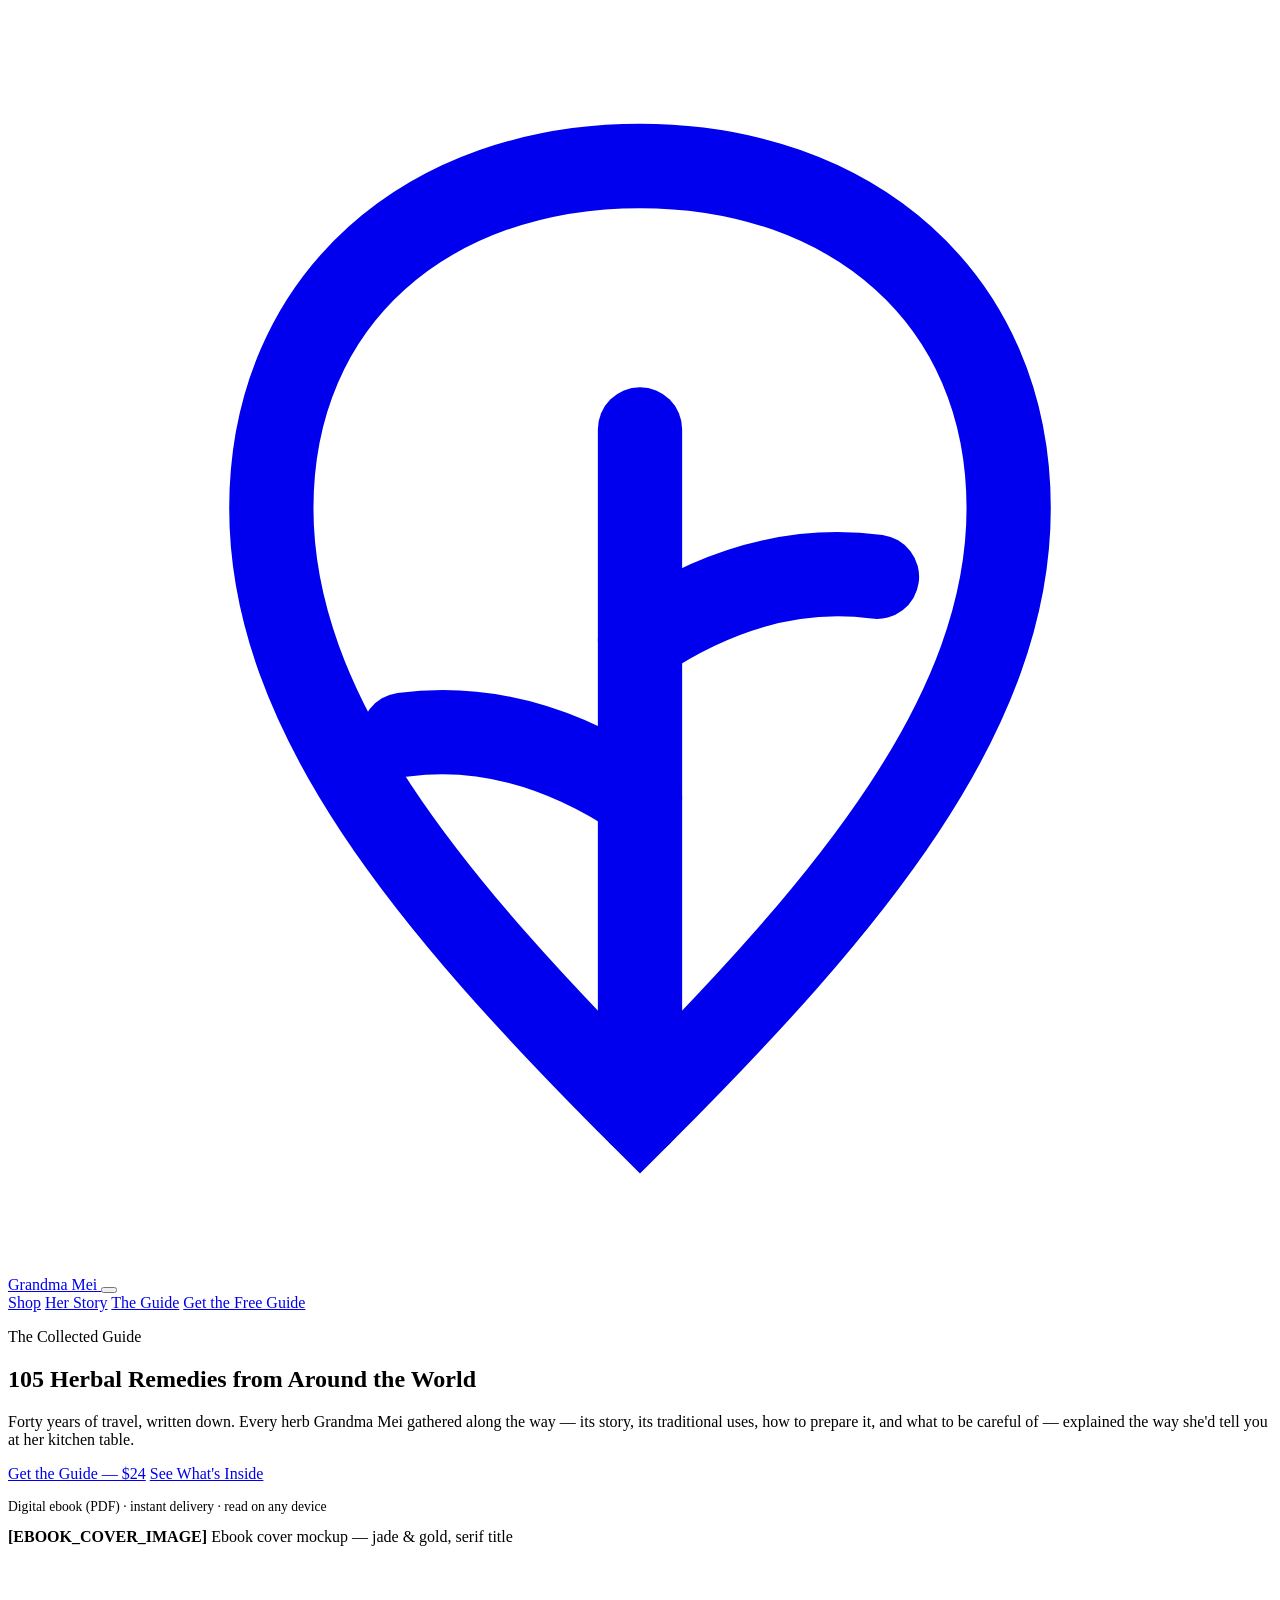
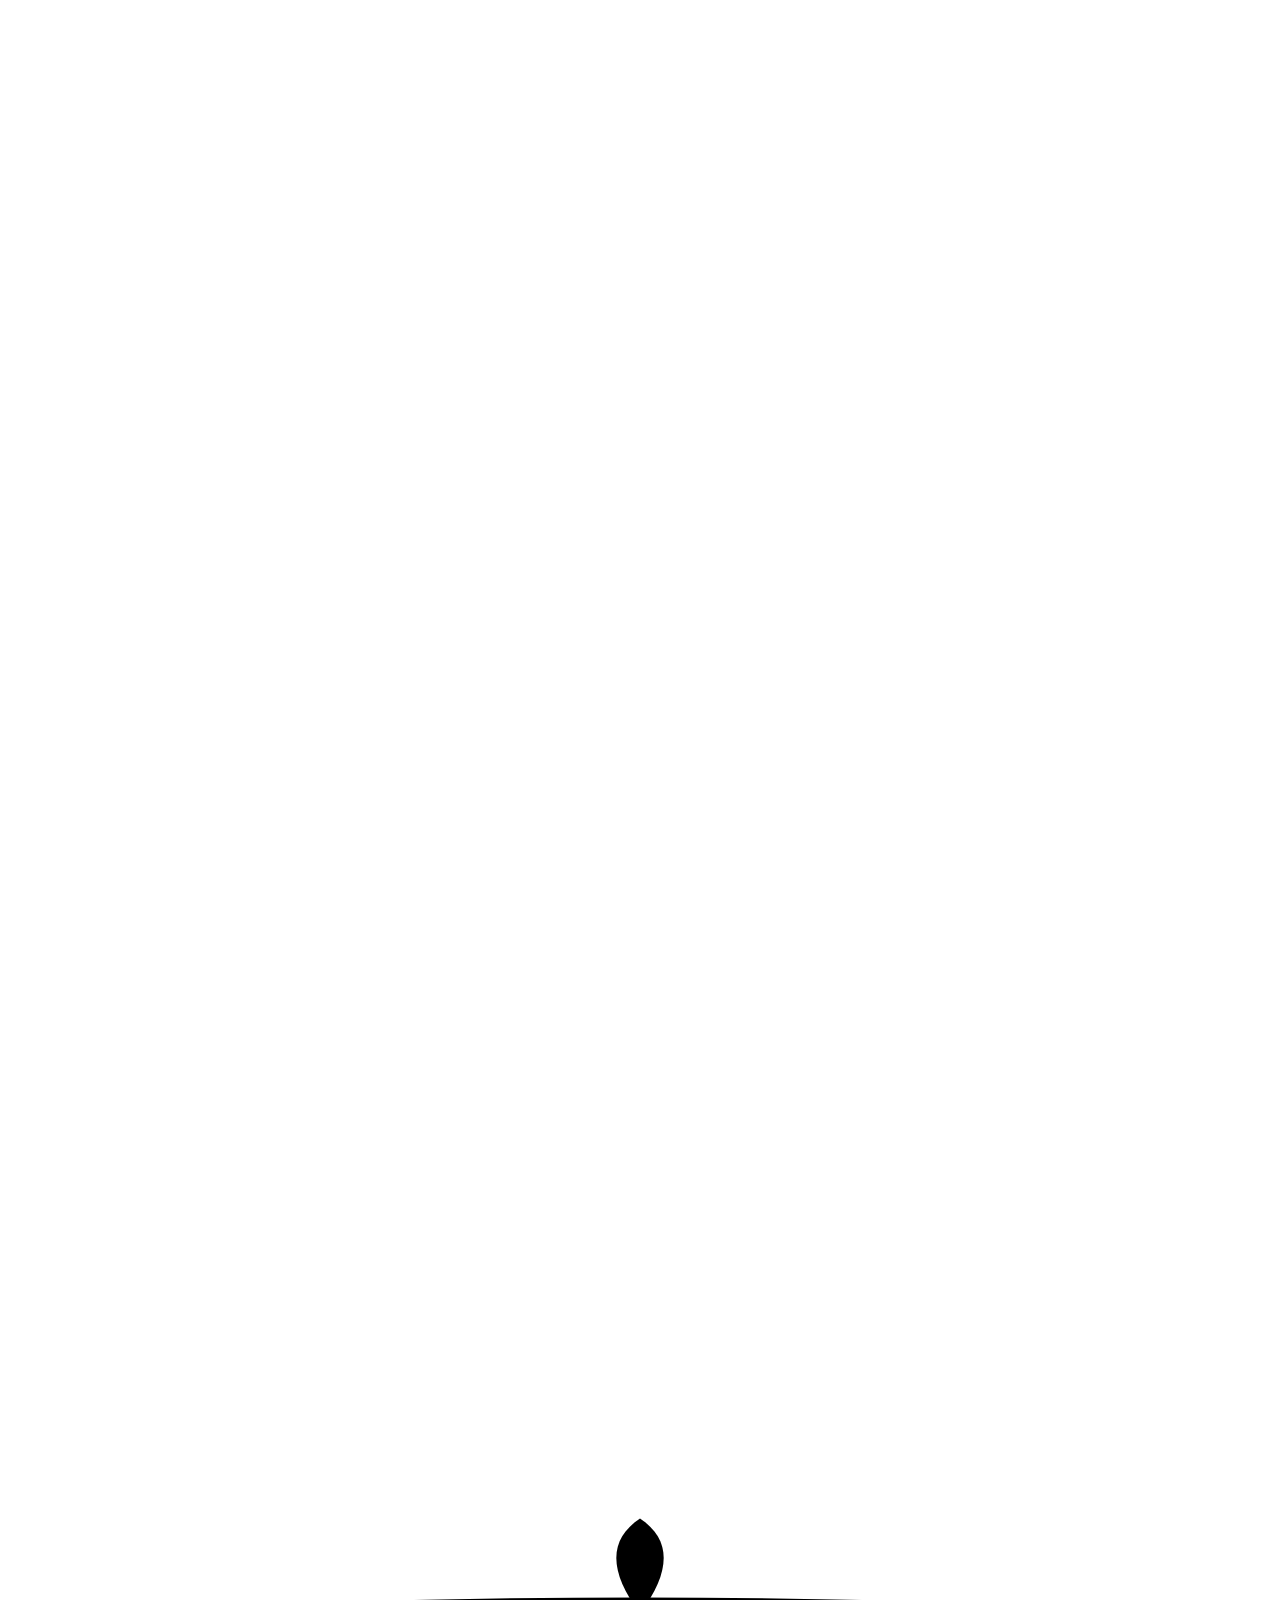
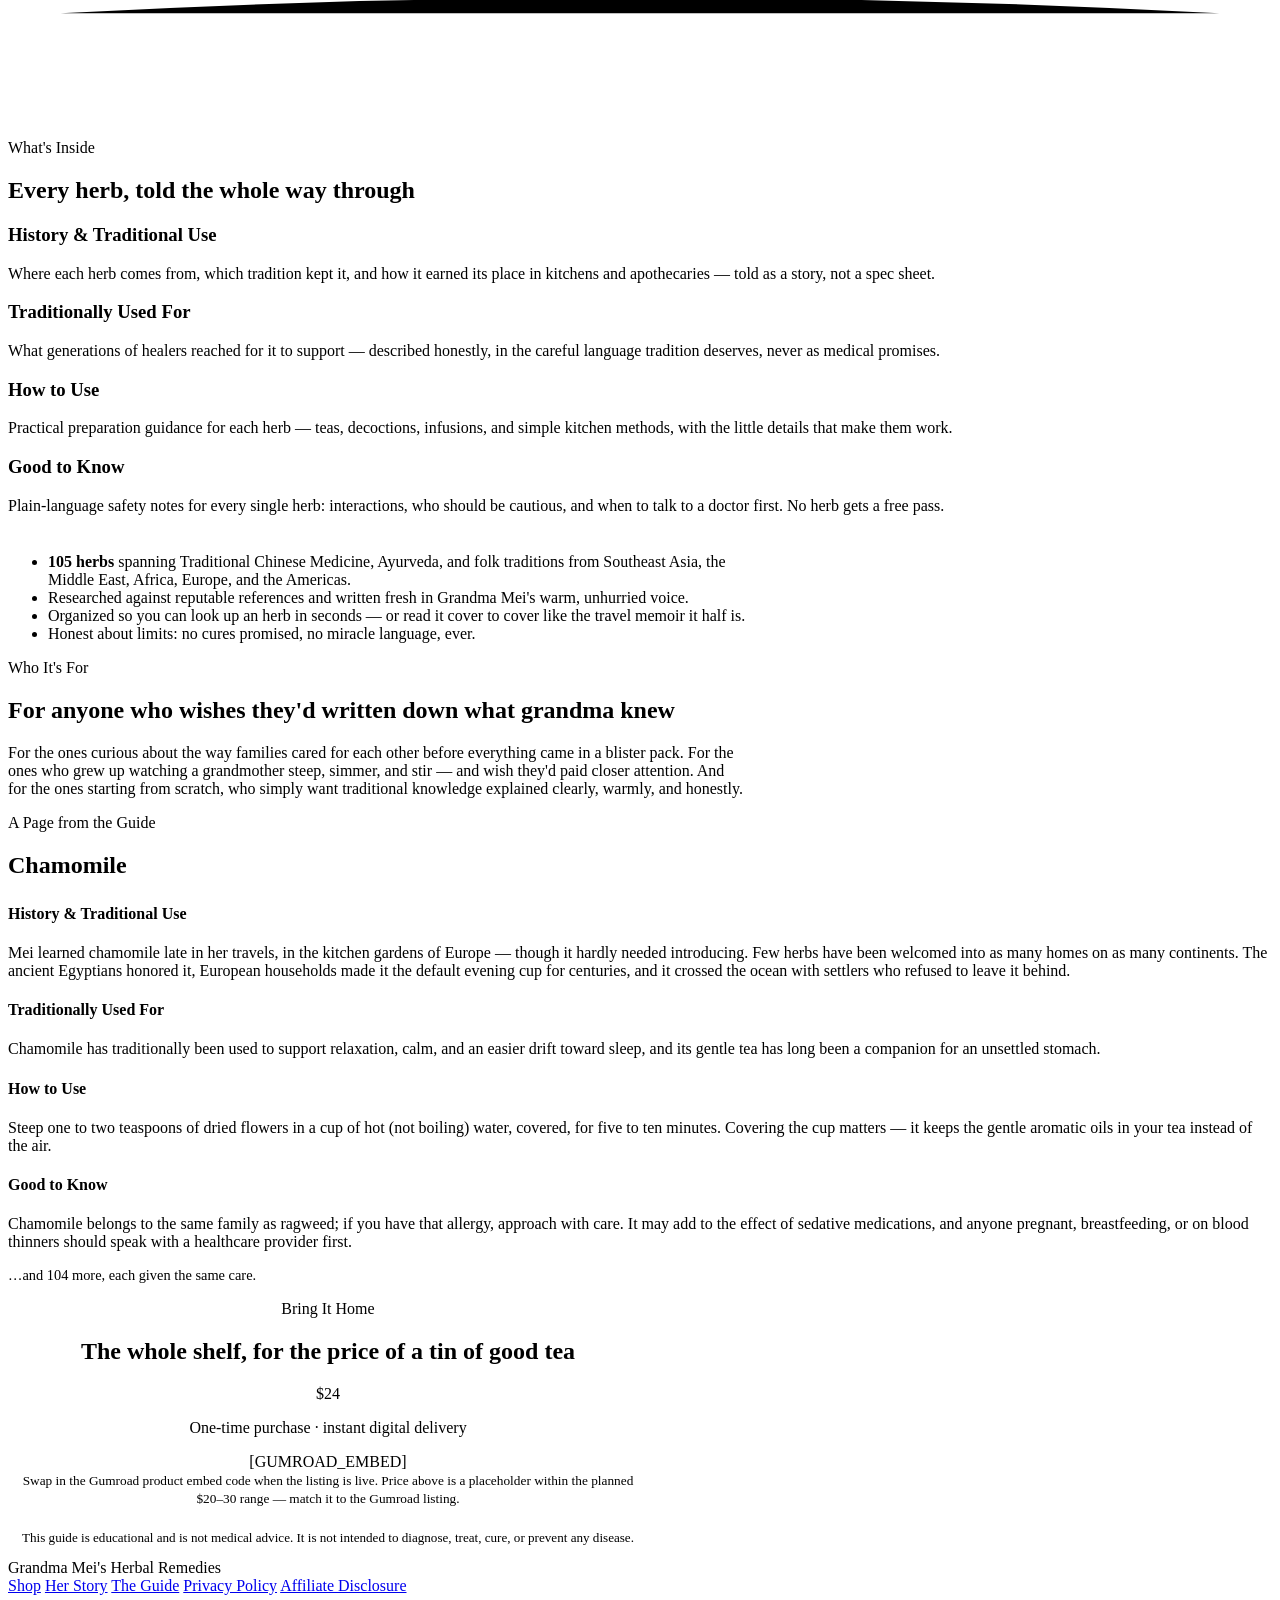
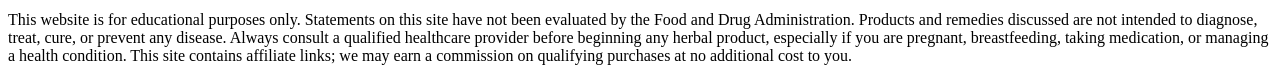
==== ebook.html @ 78cdac7b "Rename EBOOK~1.HTM to ebook.html" ====
<!DOCTYPE html>
<html lang="en">
<head>
  <meta charset="UTF-8">
  <meta name="viewport" content="width=device-width, initial-scale=1.0">
  <title>The Guide — 105 Herbal Remedies from Around the World | Grandma Mei</title>
  <meta name="description" content="Grandma Mei's complete collected guide: 105 herbs from traditions across the world, each with its history, traditional uses, preparation guidance, and honest safety notes.">
  <link rel="preconnect" href="https://fonts.googleapis.com">
  <link rel="preconnect" href="https://fonts.gstatic.com" crossorigin>
  <link href="https://fonts.googleapis.com/css2?family=Playfair+Display:wght@600;700&family=Inter:wght@400;500;600&display=swap" rel="stylesheet">
  <link rel="stylesheet" href="css/styles.css">
</head>
<body>

  <header class="site-header">
    <div class="container site-header__inner">
      <a href="index.html" class="brand">
        <svg class="brand__leaf" viewBox="0 0 24 24" fill="none" stroke="currentColor" stroke-width="1.6" stroke-linecap="round" aria-hidden="true">
          <path d="M12 21c-4-4-7-7.6-7-11.5C5 5.5 8 3 12 3s7 2.5 7 6.5C19 13.4 16 17 12 21z"/><path d="M12 21V8"/>
          <path d="M12 12c1.5-1 3-1.4 4.5-1.2M12 15c-1.5-1-3-1.4-4.5-1.2"/>
        </svg>
        Grandma Mei
      </a>
      <button class="nav-toggle" aria-label="Toggle navigation" aria-expanded="false">
        <span></span><span></span><span></span>
      </button>
      <nav class="site-nav" aria-label="Main navigation">
        <a class="link-underline" href="shop.html">Shop</a>
        <a class="link-underline" href="story.html">Her Story</a>
        <a class="link-underline" href="ebook.html" aria-current="page">The Guide</a>
        <a class="btn btn--gold" href="index.html#free-guide">Get the Free Guide</a>
      </nav>
    </div>
  </header>

  <main>
    <!-- ================= Sales hero ================= -->
    <section class="hero">
      <div class="container hero__grid">
        <div>
          <p class="eyebrow reveal">The Collected Guide</p>
          <h1 class="hero__title reveal" style="--reveal-delay: 80ms;">105 Herbal Remedies from Around the World</h1>
          <p class="hero__lede reveal" style="--reveal-delay: 160ms;">Forty years of travel, written down. Every herb Grandma Mei gathered along the way — its story, its traditional uses, how to prepare it, and what to be careful of — explained the way she'd tell you at her kitchen table.</p>
          <div class="hero__ctas reveal" style="--reveal-delay: 240ms;">
            <a class="btn btn--primary" href="#buy">Get the Guide — $24</a>
            <a class="btn btn--outline" href="#inside">See What's Inside</a>
          </div>
          <p class="muted reveal" style="--reveal-delay: 300ms; font-size: 0.85rem; margin-top: 1rem;">Digital ebook (PDF) · instant delivery · read on any device</p>
        </div>
        <div class="reveal" style="--reveal-delay: 200ms;">
          <div class="portrait-frame" style="aspect-ratio: 4 / 5;">
            <!-- Replace with the ebook cover mockup when ready -->
            <div class="portrait-placeholder">
              <strong>[EBOOK_COVER_IMAGE]</strong>
              <span>Ebook cover mockup — jade &amp; gold, serif title</span>
            </div>
          </div>
        </div>
      </div>
    </section>

    <div class="divider reveal" data-draw aria-hidden="true">
      <svg viewBox="0 0 240 40">
        <path d="M10 20 Q 120 14, 230 20"/>
        <path d="M120 20 C 114 12, 114 6, 120 2 C 126 6, 126 12, 120 20"/>
      </svg>
    </div>

    <!-- ================= What's inside ================= -->
    <section id="inside">
      <div class="container">
        <p class="eyebrow reveal">What's Inside</p>
        <h2 class="reveal">Every herb, told the whole way through</h2>
        <div class="card-grid">
          <div class="card reveal">
            <h3>History &amp; Traditional Use</h3>
            <p>Where each herb comes from, which tradition kept it, and how it earned its place in kitchens and apothecaries — told as a story, not a spec sheet.</p>
          </div>
          <div class="card reveal" style="--reveal-delay: 100ms;">
            <h3>Traditionally Used For</h3>
            <p>What generations of healers reached for it to support — described honestly, in the careful language tradition deserves, never as medical promises.</p>
          </div>
          <div class="card reveal" style="--reveal-delay: 200ms;">
            <h3>How to Use</h3>
            <p>Practical preparation guidance for each herb — teas, decoctions, infusions, and simple kitchen methods, with the little details that make them work.</p>
          </div>
          <div class="card reveal" style="--reveal-delay: 300ms;">
            <h3>Good to Know</h3>
            <p>Plain-language safety notes for every single herb: interactions, who should be cautious, and when to talk to a doctor first. No herb gets a free pass.</p>
          </div>
        </div>

        <ul class="checklist" style="margin-top: 2.4rem; max-width: 44em;">
          <li class="reveal"><strong>105 herbs</strong> spanning Traditional Chinese Medicine, Ayurveda, and folk traditions from Southeast Asia, the Middle East, Africa, Europe, and the Americas.</li>
          <li class="reveal">Researched against reputable references and written fresh in Grandma Mei's warm, unhurried voice.</li>
          <li class="reveal">Organized so you can look up an herb in seconds — or read it cover to cover like the travel memoir it half is.</li>
          <li class="reveal">Honest about limits: no cures promised, no miracle language, ever.</li>
        </ul>
      </div>
    </section>

    <!-- ================= Who it's for (jade band) ================= -->
    <section class="band">
      <div class="container" style="max-width: 46em;">
        <p class="eyebrow reveal">Who It's For</p>
        <h2 class="reveal">For anyone who wishes they'd written down what grandma knew</h2>
        <p class="muted reveal" style="--reveal-delay: 100ms; margin-top: 1rem;">For the ones curious about the way families cared for each other before everything came in a blister pack. For the ones who grew up watching a grandmother steep, simmer, and stir — and wish they'd paid closer attention. And for the ones starting from scratch, who simply want traditional knowledge explained clearly, warmly, and honestly.</p>
      </div>
    </section>

    <!-- ================= Excerpt ================= -->
    <section>
      <div class="container container--narrow">
        <p class="eyebrow reveal">A Page from the Guide</p>
        <h2 class="reveal">Chamomile</h2>
        <div class="excerpt reveal" style="--reveal-delay: 120ms; margin-top: 1.6rem;">
          <h4>History &amp; Traditional Use</h4>
          <p>Mei learned chamomile late in her travels, in the kitchen gardens of Europe — though it hardly needed introducing. Few herbs have been welcomed into as many homes on as many continents. The ancient Egyptians honored it, European households made it the default evening cup for centuries, and it crossed the ocean with settlers who refused to leave it behind.</p>
          <h4>Traditionally Used For</h4>
          <p>Chamomile has traditionally been used to support relaxation, calm, and an easier drift toward sleep, and its gentle tea has long been a companion for an unsettled stomach.</p>
          <h4>How to Use</h4>
          <p>Steep one to two teaspoons of dried flowers in a cup of hot (not boiling) water, covered, for five to ten minutes. Covering the cup matters — it keeps the gentle aromatic oils in your tea instead of the air.</p>
          <h4>Good to Know</h4>
          <p>Chamomile belongs to the same family as ragweed; if you have that allergy, approach with care. It may add to the effect of sedative medications, and anyone pregnant, breastfeeding, or on blood thinners should speak with a healthcare provider first.</p>
        </div>
        <p class="muted reveal" style="font-size: 0.9rem; margin-top: 1rem;">…and 104 more, each given the same care.</p>
      </div>
    </section>

    <!-- ================= Buy (Gumroad) ================= -->
    <section id="buy">
      <div class="container" style="text-align:center; max-width: 40em;">
        <p class="eyebrow reveal">Bring It Home</p>
        <h2 class="reveal">The whole shelf, for the price of a tin of good tea</h2>
        <p class="price-tag reveal" style="--reveal-delay: 80ms; margin-top: 0.8rem;">$24</p>
        <p class="muted reveal" style="--reveal-delay: 140ms;">One-time purchase · instant digital delivery</p>
        <!-- Gumroad embedded checkout goes here once the product is live.
             Use Gumroad's overlay or embed widget; it handles payment,
             delivery, and receipts — no custom payment logic on this site. -->
        <div class="embed-placeholder reveal" style="--reveal-delay: 200ms;">
          [GUMROAD_EMBED]<br>
          <small>Swap in the Gumroad product embed code when the listing is live. Price above is a placeholder within the planned $20–30 range — match it to the Gumroad listing.</small>
        </div>
        <p class="muted reveal" style="--reveal-delay: 260ms; font-size: 0.82rem; margin-top: 1.4rem;">This guide is educational and is not medical advice. It is not intended to diagnose, treat, cure, or prevent any disease.</p>
      </div>
    </section>
  </main>

  <footer class="site-footer">
    <div class="container">
      <div class="site-footer__grid">
        <div class="site-footer__brand">Grandma Mei's Herbal Remedies</div>
        <nav class="site-footer__links" aria-label="Footer navigation">
          <a href="shop.html">Shop</a>
          <a href="story.html">Her Story</a>
          <a href="ebook.html">The Guide</a>
          <a href="privacy.html">Privacy Policy</a>
          <a href="privacy.html#affiliate-disclosure">Affiliate Disclosure</a>
        </nav>
      </div>
      <p class="site-footer__disclaimer">This website is for educational purposes only. Statements on this site have not been evaluated by the Food and Drug Administration. Products and remedies discussed are not intended to diagnose, treat, cure, or prevent any disease. Always consult a qualified healthcare provider before beginning any herbal product, especially if you are pregnant, breastfeeding, taking medication, or managing a health condition. This site contains affiliate links; we may earn a commission on qualifying purchases at no additional cost to you.</p>
    </div>
  </footer>

  <script src="js/main.js" defer></script>
</body>
</html>
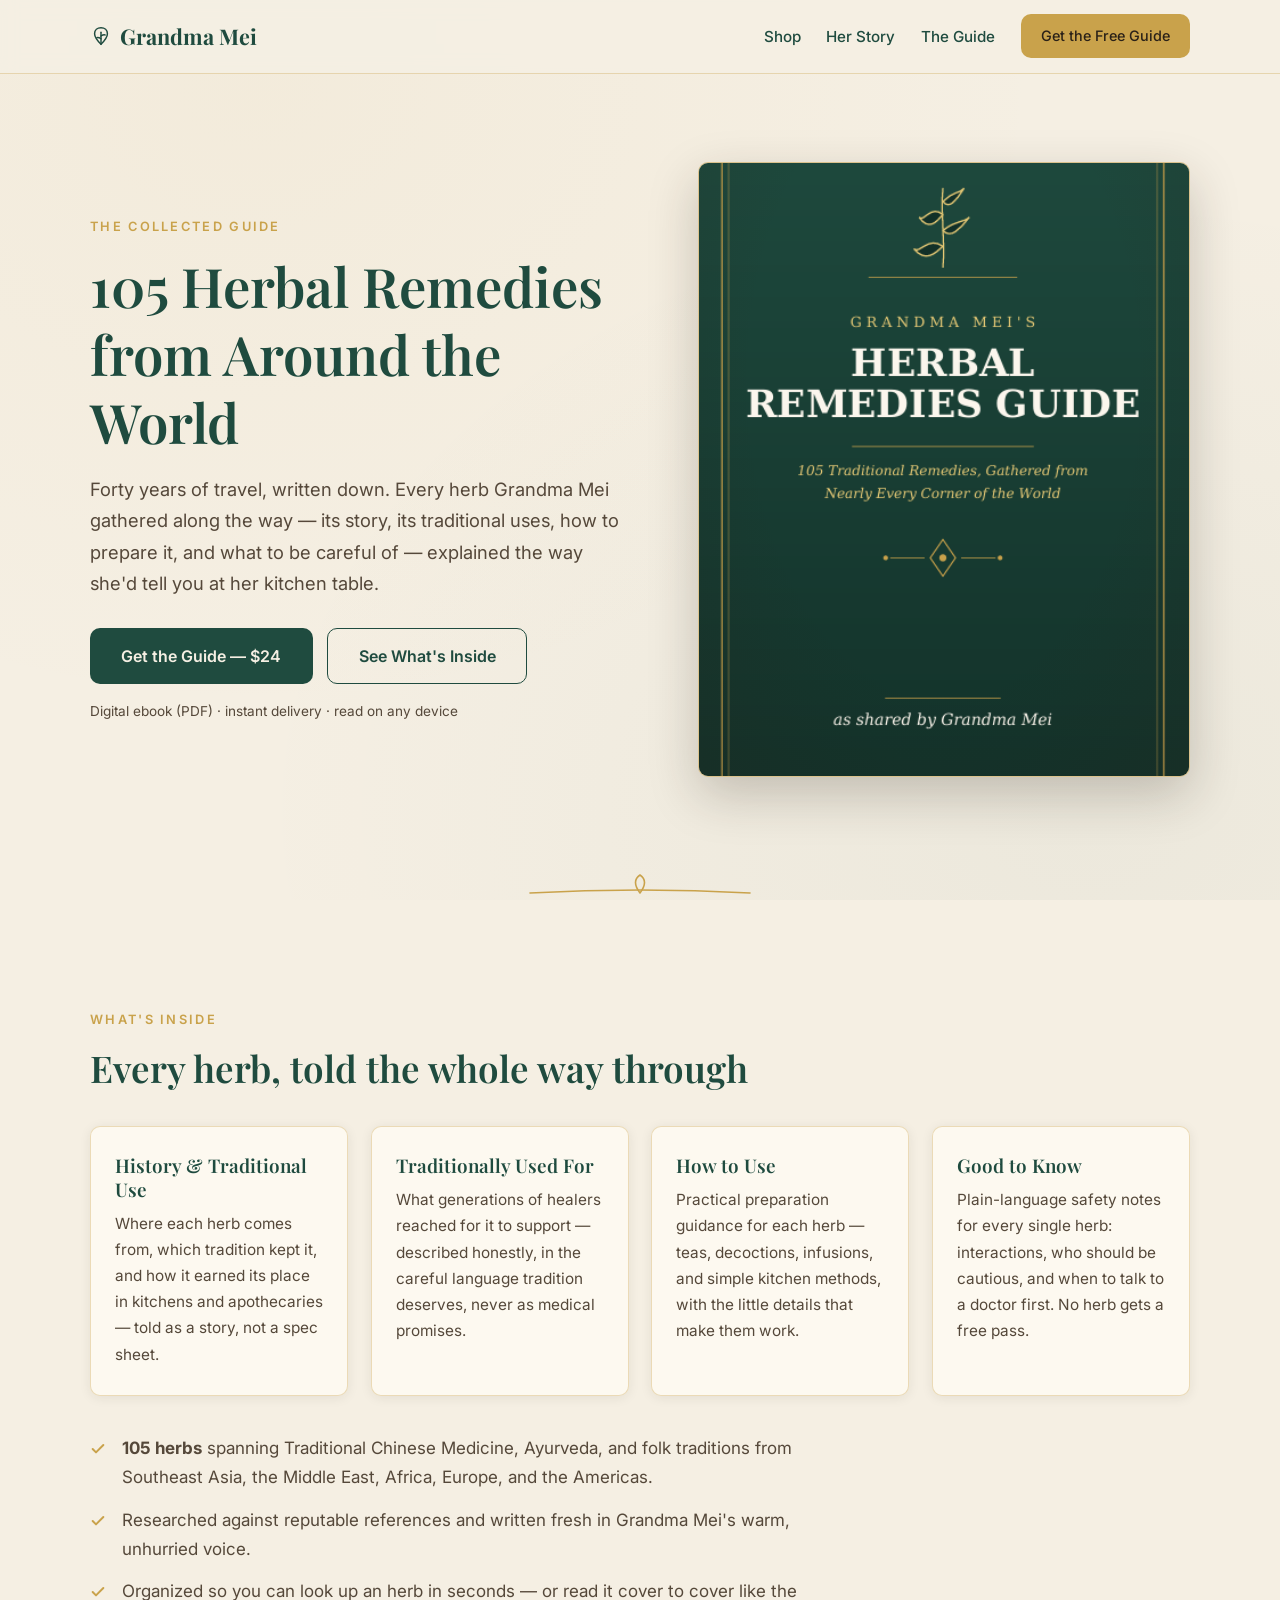
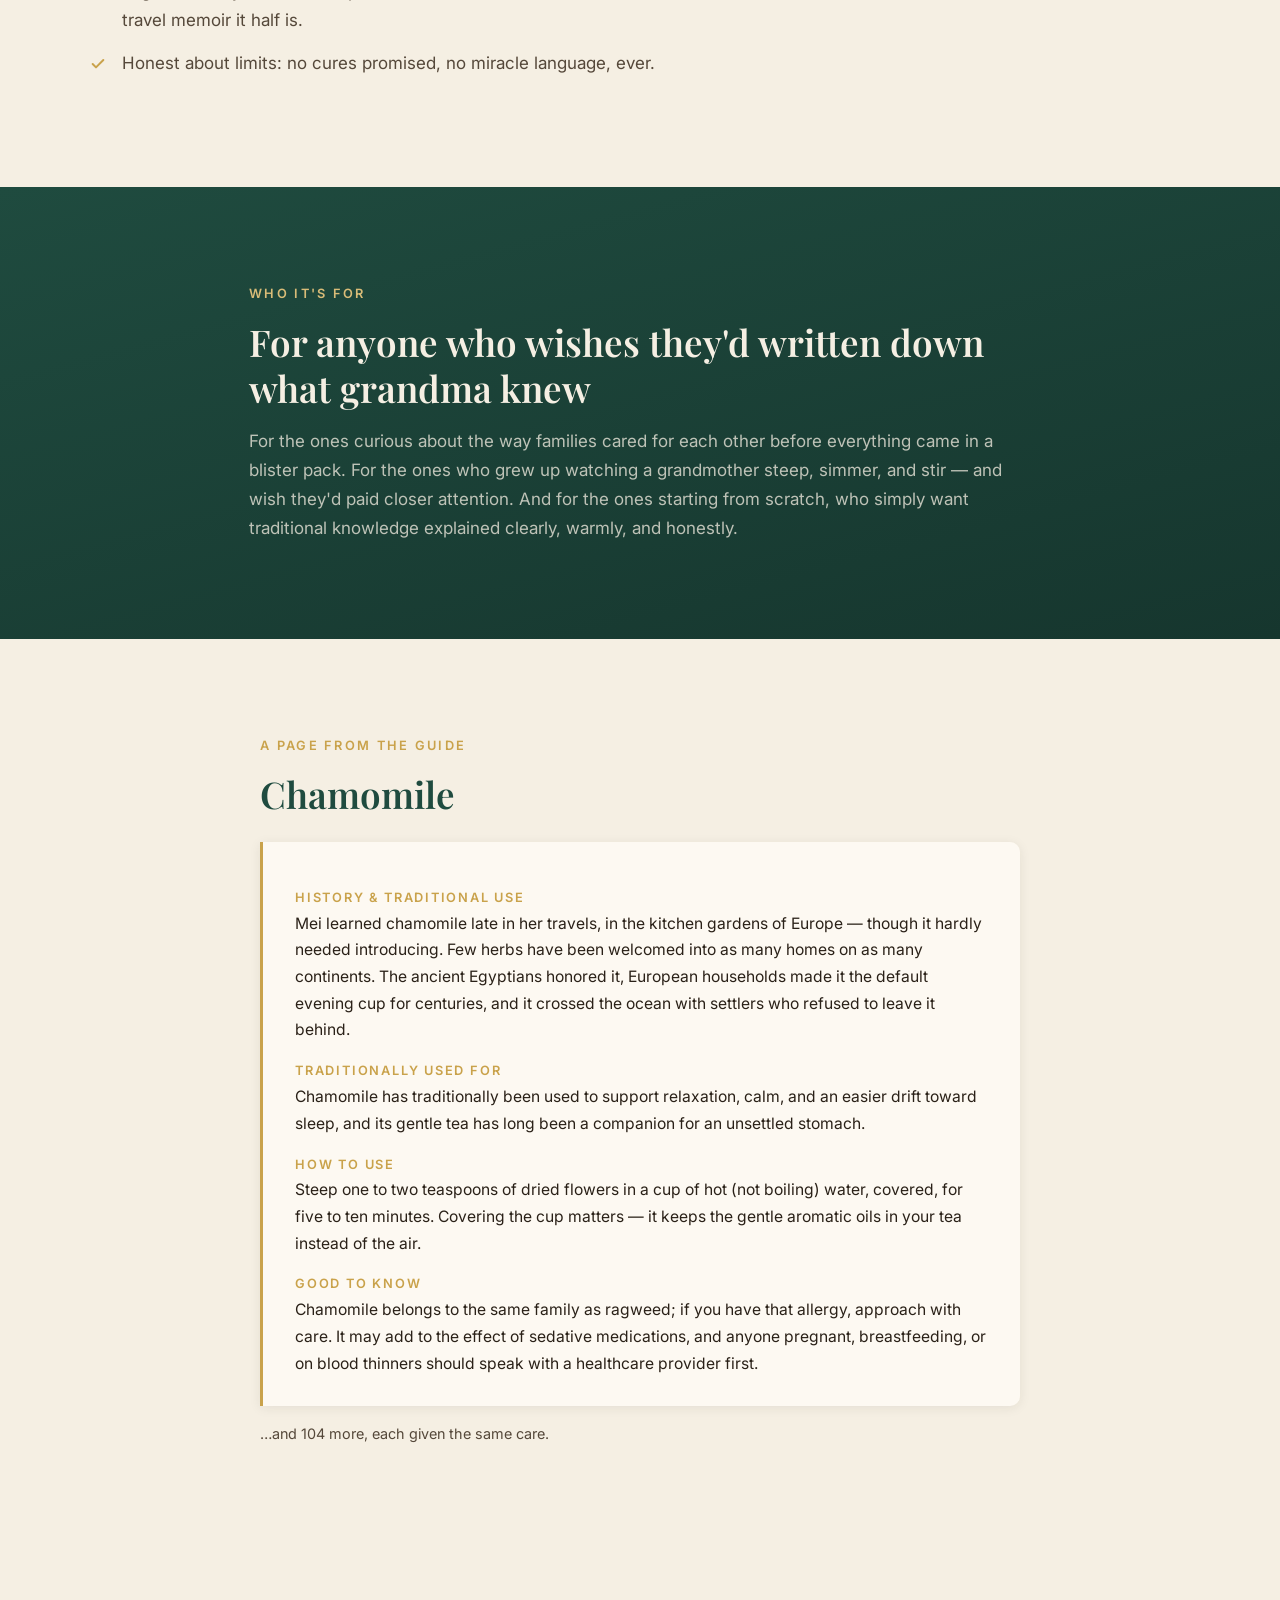
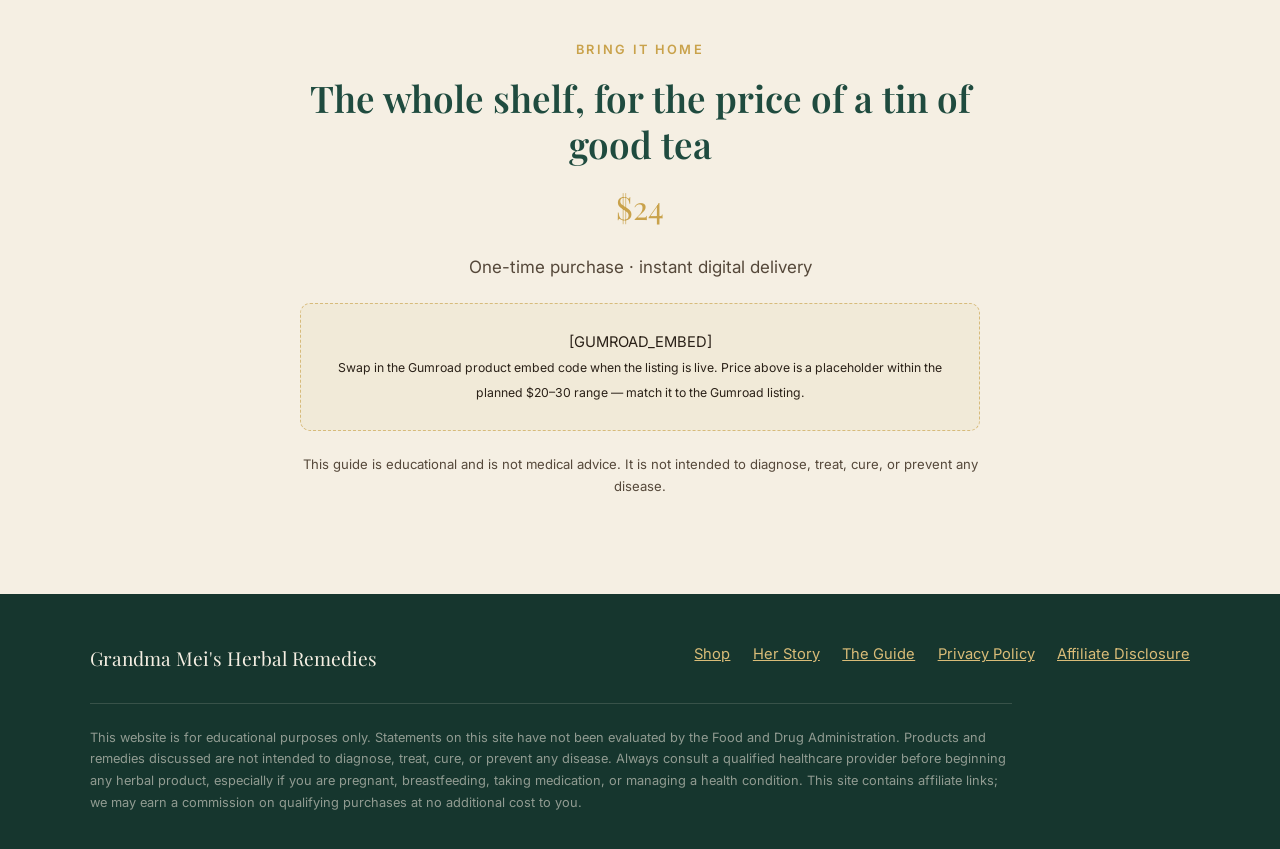
==== commit 9c09575d: "Update ebook cover image in ebook.html Replaced ebook cover mockup with actual image." ====
--- a/ebook.html
+++ b/ebook.html
@@ -48,13 +48,12 @@
           <p class="muted reveal" style="--reveal-delay: 300ms; font-size: 0.85rem; margin-top: 1rem;">Digital ebook (PDF) · instant delivery · read on any device</p>
         </div>
         <div class="reveal" style="--reveal-delay: 200ms;">
-          <div class="portrait-frame" style="aspect-ratio: 4 / 5;">
-            <!-- Replace with the ebook cover mockup when ready -->
-            <div class="portrait-placeholder">
-              <strong>[EBOOK_COVER_IMAGE]</strong>
-              <span>Ebook cover mockup — jade &amp; gold, serif title</span>
-            </div>
-          </div>
+<div class="portrait-frame" style="aspect-ratio: 4 / 5;">
+  <img src="images/105ebook.png"
+       alt="Cover of '105 Herbal Remedies from Around the World' — jade green with gold serif lettering and botanical illustrations."
+       width="600" height="750"
+       style="width:100%; height:100%; object-fit:cover;">
+</div>
         </div>
       </div>
     </section>
--- a/css/styles.css
+++ b/css/styles.css
@@ -0,0 +1,812 @@
+/* ==========================================================================
+   Grandma Mei's Herbal Remedies — Design System
+   Palette: deep jade / antique gold / warm parchment / warm ink / burgundy
+   ========================================================================== */
+
+:root {
+  --jade: #1F4B3F;
+  --jade-dark: #16362E;
+  --jade-light: #2E6353;
+  --gold: #C9A24B;
+  --gold-soft: #D9BC78;
+  --parchment: #F5EFE3;
+  --parchment-deep: #EDE4D1;
+  --ink: #2A2118;
+  --ink-soft: #55483A;
+  --burgundy: #6E2A2A;
+
+  --font-serif: 'Playfair Display', Georgia, 'Times New Roman', serif;
+  --font-sans: 'Inter', -apple-system, BlinkMacSystemFont, 'Segoe UI', sans-serif;
+
+  --shadow-soft: 0 2px 12px rgba(42, 33, 24, 0.08);
+  --shadow-lift: 0 10px 30px rgba(42, 33, 24, 0.14), 0 0 24px rgba(201, 162, 75, 0.18);
+  --radius: 10px;
+  --transition: 320ms cubic-bezier(0.25, 0.6, 0.3, 1);
+}
+
+/* ---------- Reset & base ---------- */
+*, *::before, *::after { box-sizing: border-box; margin: 0; padding: 0; }
+
+html { scroll-behavior: smooth; }
+
+body {
+  font-family: var(--font-sans);
+  font-size: 1.0625rem;
+  line-height: 1.7;
+  color: var(--ink);
+  background-color: var(--parchment);
+  background-image:
+    radial-gradient(ellipse at 20% 10%, rgba(201, 162, 75, 0.05), transparent 55%),
+    radial-gradient(ellipse at 85% 90%, rgba(31, 75, 63, 0.045), transparent 55%);
+  background-attachment: fixed;
+  -webkit-font-smoothing: antialiased;
+}
+
+img { max-width: 100%; display: block; }
+
+h1, h2, h3, h4 {
+  font-family: var(--font-serif);
+  font-weight: 600;
+  line-height: 1.25;
+  color: var(--jade);
+}
+
+h1 { font-size: clamp(2.1rem, 5.5vw, 3.4rem); }
+h2 { font-size: clamp(1.6rem, 4vw, 2.3rem); }
+h3 { font-size: clamp(1.25rem, 3vw, 1.5rem); }
+
+p + p { margin-top: 1.1em; }
+
+a { color: var(--jade); }
+
+/* Slow-drawing gold underline on text links */
+.link-underline {
+  position: relative;
+  text-decoration: none;
+  color: var(--jade);
+}
+.link-underline::after {
+  content: '';
+  position: absolute;
+  left: 0; bottom: -2px;
+  width: 100%; height: 1.5px;
+  background: var(--gold);
+  transform: scaleX(0);
+  transform-origin: left center;
+  transition: transform 450ms cubic-bezier(0.25, 0.6, 0.3, 1);
+}
+.link-underline:hover::after,
+.link-underline:focus-visible::after { transform: scaleX(1); }
+
+.container {
+  width: min(1100px, 92%);
+  margin-inline: auto;
+}
+.container--narrow { width: min(760px, 92%); }
+
+section { padding: clamp(3.5rem, 8vw, 6rem) 0; }
+
+.eyebrow {
+  font-family: var(--font-sans);
+  font-size: 0.8rem;
+  font-weight: 600;
+  letter-spacing: 0.18em;
+  text-transform: uppercase;
+  color: var(--gold);
+  margin-bottom: 0.9rem;
+}
+
+.muted { color: var(--ink-soft); }
+
+/* ---------- Buttons ---------- */
+.btn {
+  display: inline-block;
+  font-family: var(--font-sans);
+  font-weight: 600;
+  font-size: 1rem;
+  padding: 0.85rem 1.9rem;
+  border-radius: var(--radius);
+  border: 1.5px solid transparent;
+  cursor: pointer;
+  text-decoration: none;
+  text-align: center;
+  transition: transform var(--transition), box-shadow var(--transition),
+              background-color var(--transition), color var(--transition);
+}
+.btn:hover, .btn:focus-visible {
+  transform: translateY(-3px);
+  box-shadow: var(--shadow-lift);
+}
+.btn:active { transform: translateY(-1px); }
+
+.btn--primary { background: var(--jade); color: var(--parchment); }
+.btn--primary:hover { background: var(--jade-light); }
+
+.btn--gold { background: var(--gold); color: var(--ink); }
+.btn--gold:hover { background: var(--gold-soft); }
+
+.btn--outline {
+  background: transparent;
+  color: var(--jade);
+  border-color: var(--jade);
+}
+.btn--outline:hover { background: rgba(31, 75, 63, 0.06); }
+
+/* ---------- Header / nav ---------- */
+.site-header {
+  position: sticky;
+  top: 0;
+  z-index: 50;
+  background: rgba(245, 239, 227, 0.92);
+  backdrop-filter: blur(8px);
+  border-bottom: 1px solid rgba(201, 162, 75, 0.35);
+}
+.site-header__inner {
+  display: flex;
+  align-items: center;
+  justify-content: space-between;
+  padding: 0.9rem 0;
+}
+.brand {
+  font-family: var(--font-serif);
+  font-size: 1.35rem;
+  font-weight: 700;
+  color: var(--jade);
+  text-decoration: none;
+  display: flex;
+  align-items: center;
+  gap: 0.5rem;
+}
+.brand__leaf { width: 22px; height: 22px; flex: none; }
+
+.site-nav { display: flex; gap: 1.6rem; align-items: center; }
+.site-nav a {
+  font-size: 0.95rem;
+  font-weight: 500;
+}
+.site-nav .btn { padding: 0.55rem 1.2rem; font-size: 0.9rem; }
+
+/* Mobile nav */
+.nav-toggle {
+  display: none;
+  background: none;
+  border: none;
+  cursor: pointer;
+  padding: 0.4rem;
+}
+.nav-toggle span {
+  display: block;
+  width: 24px; height: 2px;
+  background: var(--jade);
+  margin: 5px 0;
+  transition: transform 250ms ease, opacity 250ms ease;
+}
+
+@media (max-width: 720px) {
+  .nav-toggle { display: block; }
+  .site-nav {
+    position: absolute;
+    top: 100%; left: 0; right: 0;
+    flex-direction: column;
+    gap: 1.1rem;
+    background: var(--parchment);
+    border-bottom: 1px solid rgba(201, 162, 75, 0.35);
+    padding: 1.4rem 0 1.8rem;
+    display: none;
+  }
+  .site-nav.is-open { display: flex; }
+  .nav-toggle[aria-expanded="true"] span:nth-child(1) { transform: translateY(7px) rotate(45deg); }
+  .nav-toggle[aria-expanded="true"] span:nth-child(2) { opacity: 0; }
+  .nav-toggle[aria-expanded="true"] span:nth-child(3) { transform: translateY(-7px) rotate(-45deg); }
+}
+
+/* ---------- Hero ---------- */
+.hero {
+  position: relative;
+  overflow: hidden;
+  padding: clamp(3rem, 7vw, 5.5rem) 0;
+}
+.hero__grid {
+  display: grid;
+  grid-template-columns: 1.05fr 0.95fr;
+  gap: clamp(2rem, 5vw, 4rem);
+  align-items: center;
+}
+@media (max-width: 820px) {
+  .hero__grid { grid-template-columns: 1fr; }
+}
+.hero__title { margin-bottom: 1.1rem; }
+.hero__lede {
+  font-size: 1.15rem;
+  color: var(--ink-soft);
+  margin-bottom: 1.8rem;
+  max-width: 34em;
+}
+.hero__ctas { display: flex; flex-wrap: wrap; gap: 0.9rem; }
+
+/* Portrait frame */
+.portrait-frame {
+  position: relative;
+  border-radius: var(--radius);
+  overflow: hidden;
+  box-shadow: 0 18px 50px rgba(42, 33, 24, 0.22);
+  border: 1px solid rgba(201, 162, 75, 0.5);
+  background: var(--parchment-deep);
+  aspect-ratio: 4 / 5;
+}
+.portrait-frame::after {
+  content: '';
+  position: absolute; inset: 0;
+  background: radial-gradient(ellipse at 50% 35%, transparent 55%, rgba(42, 33, 24, 0.18));
+  pointer-events: none;
+}
+.portrait-placeholder {
+  position: absolute; inset: 0;
+  display: flex;
+  flex-direction: column;
+  align-items: center;
+  justify-content: center;
+  gap: 0.8rem;
+  color: var(--ink-soft);
+  font-size: 0.9rem;
+  text-align: center;
+  padding: 1.5rem;
+  background:
+    linear-gradient(160deg, rgba(31, 75, 63, 0.12), rgba(201, 162, 75, 0.12));
+}
+
+/* ---------- Ambient dust motes (hero) ---------- */
+.motes {
+  position: absolute; inset: 0;
+  pointer-events: none;
+  overflow: hidden;
+}
+.mote {
+  position: absolute;
+  bottom: -12px;
+  width: 5px; height: 5px;
+  border-radius: 50%;
+  background: radial-gradient(circle, rgba(217, 188, 120, 0.85), rgba(217, 188, 120, 0));
+  opacity: 0;
+  animation: mote-drift linear infinite;
+}
+@keyframes mote-drift {
+  0%   { transform: translate(0, 0) scale(0.8); opacity: 0; }
+  12%  { opacity: 0.55; }
+  85%  { opacity: 0.3; }
+  100% { transform: translate(var(--drift-x, 30px), -110vh) scale(1.15); opacity: 0; }
+}
+
+/* ---------- Steam animation ---------- */
+.steam-scene { position: relative; display: inline-block; }
+.steam {
+  position: absolute;
+  left: 50%;
+  bottom: 92%;
+  transform: translateX(-50%);
+  width: 60px; height: 90px;
+  pointer-events: none;
+}
+.steam path {
+  fill: none;
+  stroke-width: 7;
+  stroke-linecap: round;
+  opacity: 0;
+  animation: steam-rise 5s ease-in-out infinite;
+}
+.steam--on-parchment path { stroke: rgba(85, 72, 58, 0.28); }
+.steam--on-jade path { stroke: rgba(245, 239, 227, 0.35); }
+.steam path:nth-child(2) { animation-delay: 1.6s; }
+.steam path:nth-child(3) { animation-delay: 3.2s; }
+@keyframes steam-rise {
+  0%   { opacity: 0; transform: translateY(14px) scaleX(1); }
+  25%  { opacity: 0.75; }
+  60%  { opacity: 0.4; }
+  100% { opacity: 0; transform: translateY(-38px) scaleX(1.35); }
+}
+
+/* ---------- Botanical self-drawing dividers ---------- */
+.divider {
+  display: flex;
+  justify-content: center;
+  padding: 0.5rem 0 0;
+}
+.divider svg { width: min(240px, 60%); height: auto; overflow: visible; }
+.divider path {
+  fill: none;
+  stroke: var(--gold);
+  stroke-width: 1.6;
+  stroke-linecap: round;
+  stroke-linejoin: round;
+}
+.divider[data-draw] path {
+  stroke-dasharray: var(--path-len, 600);
+  stroke-dashoffset: var(--path-len, 600);
+}
+.divider[data-draw].is-drawn path {
+  animation: draw-line 1600ms ease-out forwards;
+}
+.divider[data-draw].is-drawn path:nth-child(2) { animation-delay: 250ms; }
+.divider[data-draw].is-drawn path:nth-child(3) { animation-delay: 480ms; }
+@keyframes draw-line { to { stroke-dashoffset: 0; } }
+
+/* ---------- Scroll reveals ---------- */
+.reveal {
+  opacity: 0;
+  transform: translateY(22px);
+  transition: opacity 550ms ease-out, transform 550ms ease-out;
+  transition-delay: var(--reveal-delay, 0ms);
+  will-change: opacity, transform;
+}
+.reveal.is-visible { opacity: 1; transform: translateY(0); }
+
+/* ---------- Cards ---------- */
+.card-grid {
+  display: grid;
+  grid-template-columns: repeat(auto-fit, minmax(230px, 1fr));
+  gap: 1.4rem;
+  margin-top: 2.2rem;
+}
+.card {
+  background: rgba(255, 252, 245, 0.75);
+  border: 1px solid rgba(201, 162, 75, 0.35);
+  border-radius: var(--radius);
+  padding: 1.7rem 1.5rem;
+  box-shadow: var(--shadow-soft);
+  transition: transform var(--transition), box-shadow var(--transition);
+}
+.card:hover { transform: translateY(-4px); box-shadow: var(--shadow-lift); }
+.card h3 { margin-bottom: 0.6rem; font-size: 1.18rem; }
+.card p { font-size: 0.96rem; color: var(--ink-soft); }
+.card__icon { width: 34px; height: 34px; margin-bottom: 0.9rem; color: var(--gold); }
+
+/* ---------- Product cards (catalog-ready: add more products later) ---------- */
+.product-grid {
+  display: grid;
+  grid-template-columns: repeat(auto-fit, minmax(280px, 1fr));
+  gap: 1.6rem;
+  margin-top: 2.2rem;
+}
+.product-card {
+  display: flex;
+  flex-direction: column;
+  background: rgba(255, 252, 245, 0.8);
+  border: 1px solid rgba(201, 162, 75, 0.4);
+  border-radius: var(--radius);
+  overflow: hidden;
+  box-shadow: var(--shadow-soft);
+  transition: transform var(--transition), box-shadow var(--transition);
+}
+.product-card:hover { transform: translateY(-4px); box-shadow: var(--shadow-lift); }
+.product-card__media {
+  aspect-ratio: 16 / 10;
+  background: linear-gradient(160deg, rgba(31, 75, 63, 0.14), rgba(201, 162, 75, 0.14));
+  display: flex;
+  align-items: center;
+  justify-content: center;
+  color: var(--ink-soft);
+  font-size: 0.85rem;
+}
+.product-card__body { padding: 1.5rem 1.5rem 1.7rem; display: flex; flex-direction: column; gap: 0.6rem; flex: 1; }
+.product-card__body .btn { margin-top: auto; align-self: flex-start; }
+.product-card__price {
+  font-family: var(--font-serif);
+  font-size: 1.25rem;
+  color: var(--gold);
+}
+.product-card--soon { opacity: 0.75; }
+.product-card__badge {
+  align-self: flex-start;
+  font-size: 0.72rem;
+  font-weight: 600;
+  letter-spacing: 0.12em;
+  text-transform: uppercase;
+  color: var(--burgundy);
+  background: rgba(110, 42, 42, 0.09);
+  border: 1px solid rgba(110, 42, 42, 0.25);
+  border-radius: 99px;
+  padding: 0.15rem 0.7rem;
+}
+
+/* ---------- Jade band sections ---------- */
+.band {
+  background: linear-gradient(165deg, var(--jade) 0%, var(--jade-dark) 100%);
+  color: var(--parchment);
+}
+.band h2, .band h3 { color: var(--parchment); }
+.band .eyebrow { color: var(--gold-soft); }
+.band .muted { color: rgba(245, 239, 227, 0.75); }
+
+/* ---------- Email capture inline ---------- */
+.email-capture { max-width: 560px; }
+.embed-placeholder {
+  border: 1.5px dashed rgba(201, 162, 75, 0.65);
+  border-radius: var(--radius);
+  padding: 1.6rem;
+  text-align: center;
+  font-size: 0.92rem;
+  color: inherit;
+  opacity: 0.85;
+  background: rgba(201, 162, 75, 0.07);
+  margin-top: 1.3rem;
+}
+
+/* ---------- Modal ---------- */
+.modal-overlay {
+  position: fixed; inset: 0;
+  z-index: 100;
+  background: rgba(42, 33, 24, 0.55);
+  display: flex;
+  align-items: center;
+  justify-content: center;
+  padding: 1.2rem;
+  opacity: 0;
+  visibility: hidden;
+  transition: opacity 320ms ease, visibility 0s linear 320ms;
+}
+.modal-overlay.is-open {
+  opacity: 1;
+  visibility: visible;
+  transition-delay: 0s;
+}
+.modal {
+  background: var(--parchment);
+  border: 1px solid rgba(201, 162, 75, 0.5);
+  border-radius: var(--radius);
+  box-shadow: 0 24px 70px rgba(42, 33, 24, 0.35);
+  max-width: 460px;
+  width: 100%;
+  padding: 2.4rem 2.2rem 2.2rem;
+  position: relative;
+  text-align: center;
+  transform: scale(0.94) translateY(10px);
+  transition: transform 340ms cubic-bezier(0.25, 0.6, 0.3, 1);
+}
+.modal-overlay.is-open .modal { transform: scale(1) translateY(0); }
+.modal h2 { font-size: 1.55rem; margin-bottom: 0.7rem; }
+.modal p { font-size: 0.98rem; color: var(--ink-soft); }
+.modal__close {
+  position: absolute;
+  top: 0.8rem; right: 0.9rem;
+  background: none;
+  border: none;
+  font-size: 1.5rem;
+  line-height: 1;
+  color: var(--ink-soft);
+  cursor: pointer;
+  padding: 0.3rem;
+  transition: color var(--transition), transform var(--transition);
+}
+.modal__close:hover { color: var(--burgundy); transform: rotate(90deg); }
+.modal__leaf { width: 38px; height: 38px; margin: 0 auto 0.9rem; color: var(--gold); }
+
+/* ---------- Story page ---------- */
+.story-hero {
+  text-align: center;
+  padding: clamp(3.5rem, 9vw, 6rem) 0 clamp(2rem, 5vw, 3rem);
+}
+.story-section { padding: clamp(2.6rem, 6vw, 4.2rem) 0; }
+.story-section__label {
+  display: inline-flex;
+  align-items: center;
+  gap: 0.55rem;
+  font-size: 0.8rem;
+  font-weight: 600;
+  letter-spacing: 0.16em;
+  text-transform: uppercase;
+  color: var(--gold);
+  margin-bottom: 1.1rem;
+}
+.story-section__label::before {
+  content: '';
+  width: 34px; height: 1.5px;
+  background: var(--gold);
+}
+.story-section p {
+  font-size: 1.12rem;
+  line-height: 1.85;
+  color: var(--ink-soft);
+}
+
+/* Journey trail — decorative vertical gold line with waypoints (desktop) */
+@media (min-width: 900px) {
+  .journey { position: relative; }
+  .journey::before {
+    content: '';
+    position: absolute;
+    left: 26px;
+    top: 2rem; bottom: 2rem;
+    width: 1.5px;
+    background: linear-gradient(
+      to bottom,
+      transparent,
+      rgba(201, 162, 75, 0.5) 4%,
+      rgba(201, 162, 75, 0.5) 96%,
+      transparent
+    );
+  }
+  .journey .story-section {
+    position: relative;
+    padding-left: 72px;
+  }
+  .journey .story-section::before {
+    content: '';
+    position: absolute;
+    left: 20px;
+    top: 3.6rem;
+    width: 13px; height: 13px;
+    border-radius: 50%;
+    background: var(--parchment);
+    border: 2.5px solid var(--gold);
+    transition: background-color 450ms ease, box-shadow 450ms ease;
+  }
+  .journey .story-section.is-visible::before {
+    background: var(--gold);
+    box-shadow: 0 0 12px rgba(201, 162, 75, 0.6);
+  }
+}
+
+/* ---------- Ebook page ---------- */
+.price-tag {
+  font-family: var(--font-serif);
+  font-size: 2rem;
+  color: var(--gold);
+}
+.excerpt {
+  background: rgba(255, 252, 245, 0.8);
+  border-left: 3px solid var(--gold);
+  border-radius: 0 var(--radius) var(--radius) 0;
+  padding: 1.8rem 2rem;
+  box-shadow: var(--shadow-soft);
+  font-size: 0.98rem;
+}
+.excerpt h3 { font-size: 1.3rem; }
+.excerpt h4 {
+  font-family: var(--font-sans);
+  font-size: 0.8rem;
+  letter-spacing: 0.14em;
+  text-transform: uppercase;
+  color: var(--gold);
+  margin: 1.2rem 0 0.3rem;
+}
+.checklist { list-style: none; margin-top: 1.4rem; }
+.checklist li {
+  position: relative;
+  padding-left: 2rem;
+  margin-bottom: 0.85rem;
+  color: var(--ink-soft);
+}
+.checklist li::before {
+  content: '';
+  position: absolute;
+  left: 0; top: 0.42em;
+  width: 16px; height: 16px;
+  background: var(--gold);
+  -webkit-mask: url("data:image/svg+xml,%3Csvg xmlns='http://www.w3.org/2000/svg' viewBox='0 0 24 24' fill='none' stroke='black' stroke-width='3' stroke-linecap='round' stroke-linejoin='round'%3E%3Cpath d='M20 6L9 17l-5-5'/%3E%3C/svg%3E") center / contain no-repeat;
+  mask: url("data:image/svg+xml,%3Csvg xmlns='http://www.w3.org/2000/svg' viewBox='0 0 24 24' fill='none' stroke='black' stroke-width='3' stroke-linecap='round' stroke-linejoin='round'%3E%3Cpath d='M20 6L9 17l-5-5'/%3E%3C/svg%3E") center / contain no-repeat;
+}
+
+/* ---------- Legal page ---------- */
+.legal h2 { margin-top: 2.6rem; margin-bottom: 0.8rem; font-size: 1.45rem; }
+.legal h3 { margin-top: 1.6rem; margin-bottom: 0.5rem; font-size: 1.1rem; }
+.legal p, .legal li { color: var(--ink-soft); font-size: 0.98rem; }
+.legal ul { padding-left: 1.4rem; margin: 0.6rem 0 1rem; }
+.notice {
+  background: rgba(110, 42, 42, 0.07);
+  border: 1px solid rgba(110, 42, 42, 0.25);
+  border-radius: var(--radius);
+  padding: 1.4rem 1.6rem;
+  margin: 1.6rem 0;
+}
+.notice strong { color: var(--burgundy); }
+
+/* ---------- Footer ---------- */
+.site-footer {
+  background: var(--jade-dark);
+  color: rgba(245, 239, 227, 0.8);
+  padding: 3rem 0 2.2rem;
+  font-size: 0.92rem;
+}
+.site-footer a { color: var(--gold-soft); }
+.site-footer__grid {
+  display: flex;
+  flex-wrap: wrap;
+  justify-content: space-between;
+  gap: 1.6rem;
+  margin-bottom: 1.8rem;
+}
+.site-footer__brand {
+  font-family: var(--font-serif);
+  font-size: 1.2rem;
+  color: var(--parchment);
+}
+.site-footer__links { display: flex; flex-wrap: wrap; gap: 1.4rem; }
+.site-footer__disclaimer {
+  border-top: 1px solid rgba(245, 239, 227, 0.15);
+  padding-top: 1.4rem;
+  font-size: 0.8rem;
+  color: rgba(245, 239, 227, 0.55);
+  max-width: 72em;
+}
+
+/* ---------- Reduced motion ---------- */
+@media (prefers-reduced-motion: reduce) {
+  html { scroll-behavior: auto; }
+  *, *::before, *::after {
+    animation-duration: 0.01ms !important;
+    animation-iteration-count: 1 !important;
+    transition-duration: 0.01ms !important;
+  }
+  .reveal { opacity: 1; transform: none; }
+  .mote, .steam { display: none; }
+  .divider[data-draw] path { stroke-dasharray: none; stroke-dashoffset: 0; }
+}
+
+/* ==========================================================================
+   Nature layer — falling leaves, corner vines, parallax botanicals,
+   leaf-wiggle hovers, button bloom. All disabled under reduced motion.
+   ========================================================================== */
+
+/* ---------- Falling leaves ---------- */
+.leaves {
+  position: absolute; inset: 0;
+  pointer-events: none;
+  overflow: hidden;
+}
+.leaf-fall {
+  position: absolute;
+  top: -40px;
+  opacity: 0;
+  animation: leaf-fall linear infinite;
+  will-change: transform, opacity;
+}
+.leaf-fall svg {
+  display: block;
+  width: 100%; height: 100%;
+  animation: leaf-sway ease-in-out infinite alternate;
+  transform-origin: 50% 0%;
+}
+@keyframes leaf-fall {
+  0%   { transform: translate3d(0, -40px, 0) rotate(0deg); opacity: 0; }
+  8%   { opacity: 0.5; }
+  85%  { opacity: 0.35; }
+  100% { transform: translate3d(var(--leaf-x, 50px), 108vh, 0) rotate(var(--leaf-r, 220deg)); opacity: 0; }
+}
+@keyframes leaf-sway {
+  from { transform: rotate(-16deg); }
+  to   { transform: rotate(16deg); }
+}
+
+/* ---------- Self-drawing corner vines ---------- */
+.vine {
+  position: absolute;
+  width: clamp(110px, 16vw, 190px);
+  height: auto;
+  pointer-events: none;
+  opacity: 0.5;
+  z-index: 0;
+}
+.vine path {
+  fill: none;
+  stroke: var(--jade);
+  stroke-width: 1.5;
+  stroke-linecap: round;
+  stroke-linejoin: round;
+}
+.vine path.gold { stroke: var(--gold); }
+.vine--tl { top: 0; left: 0; }
+.vine--tr { top: 0; right: 0; transform: scaleX(-1); }
+.vine--bl { bottom: 0; left: 0; transform: scaleY(-1); }
+.vine--br { bottom: 0; right: 0; transform: scale(-1, -1); }
+
+.vine[data-draw] path {
+  stroke-dasharray: var(--path-len, 700);
+  stroke-dashoffset: var(--path-len, 700);
+}
+.vine[data-draw].is-drawn path { animation: draw-line 2400ms ease-out forwards; }
+.vine[data-draw].is-drawn path:nth-child(2) { animation-delay: 500ms; }
+.vine[data-draw].is-drawn path:nth-child(3) { animation-delay: 950ms; }
+.vine[data-draw].is-drawn path:nth-child(4) { animation-delay: 1350ms; }
+.vine[data-draw].is-drawn path:nth-child(5) { animation-delay: 1700ms; }
+
+/* ---------- Parallax drifting botanicals ---------- */
+.parallax-leaf {
+  position: absolute;
+  pointer-events: none;
+  color: var(--jade);
+  opacity: 0.1;
+  will-change: transform;
+  z-index: 0;
+}
+.parallax-leaf--gold { color: var(--gold); opacity: 0.14; }
+
+/* Content above decorative layers */
+.hero .container, .band .container { position: relative; z-index: 1; }
+
+/* ---------- Botanical watermark backgrounds ---------- */
+.bg-botanical {
+  position: relative;
+  overflow: hidden;
+}
+.bg-botanical::before {
+  content: '';
+  position: absolute;
+  right: -60px; top: -40px;
+  width: 340px; height: 340px;
+  background: url("data:image/svg+xml,%3Csvg xmlns='http://www.w3.org/2000/svg' viewBox='0 0 100 100' fill='none' stroke='%231F4B3F' stroke-width='1'%3E%3Cpath d='M50 95 C 50 60, 50 40, 50 8'/%3E%3Cpath d='M50 75 C 35 68, 25 55, 26 40 C 40 46, 48 58, 50 75'/%3E%3Cpath d='M50 75 C 65 68, 75 55, 74 40 C 60 46, 52 58, 50 75'/%3E%3Cpath d='M50 52 C 38 46, 31 36, 32 24 C 43 29, 49 39, 50 52'/%3E%3Cpath d='M50 52 C 62 46, 69 36, 68 24 C 57 29, 51 39, 50 52'/%3E%3Cpath d='M50 30 C 44 25, 41 18, 42 10 C 48 14, 50 21, 50 30'/%3E%3Cpath d='M50 30 C 56 25, 59 18, 58 10 C 52 14, 50 21, 50 30'/%3E%3C/svg%3E") center / contain no-repeat;
+  opacity: 0.07;
+  pointer-events: none;
+}
+.band.bg-botanical::before { filter: invert(1); opacity: 0.09; }
+
+/* ---------- Leaf-wiggle hover on card icons ---------- */
+@keyframes leaf-wiggle {
+  0%, 100% { transform: rotate(0deg); }
+  25% { transform: rotate(-9deg) translateY(-2px); }
+  55% { transform: rotate(7deg); }
+  80% { transform: rotate(-3deg); }
+}
+.card:hover .card__icon,
+.product-card:hover .card__icon { animation: leaf-wiggle 900ms ease-in-out; transform-origin: 50% 90%; }
+
+/* ---------- Button bloom (gold shimmer sweep) ---------- */
+.btn { position: relative; overflow: hidden; }
+.btn::before {
+  content: '';
+  position: absolute;
+  top: 0; left: -80%;
+  width: 55%; height: 100%;
+  background: linear-gradient(100deg, transparent, rgba(255, 249, 230, 0.35), transparent);
+  transform: skewX(-18deg);
+  transition: left 650ms ease;
+  pointer-events: none;
+}
+.btn:hover::before { left: 130%; }
+
+/* ---------- Breathing glow on primary CTAs ---------- */
+@keyframes soft-breathe {
+  0%, 100% { box-shadow: 0 4px 18px rgba(201, 162, 75, 0.18); }
+  50%      { box-shadow: 0 4px 26px rgba(201, 162, 75, 0.38); }
+}
+.btn--breathe { animation: soft-breathe 4.5s ease-in-out infinite; }
+
+/* ---------- Ebook cover presentation (home hero) ---------- */
+.cover-frame {
+  position: relative;
+  aspect-ratio: 3 / 4;
+  max-width: 380px;
+  margin-inline: auto;
+  border-radius: var(--radius);
+  overflow: hidden;
+  border: 1px solid rgba(201, 162, 75, 0.55);
+  box-shadow: 0 24px 60px rgba(42, 33, 24, 0.28);
+  background: linear-gradient(160deg, var(--jade) 0%, var(--jade-dark) 70%);
+  transform: rotate(-1.5deg);
+  transition: transform var(--transition), box-shadow var(--transition);
+}
+.cover-frame:hover { transform: rotate(0deg) translateY(-6px); box-shadow: 0 30px 70px rgba(42, 33, 24, 0.34); }
+.cover-frame .portrait-placeholder { color: rgba(245, 239, 227, 0.85); background: none; }
+.cover-frame::after {
+  content: '';
+  position: absolute; inset: 0;
+  background: linear-gradient(120deg, transparent 30%, rgba(255, 249, 230, 0.08) 45%, transparent 60%);
+  pointer-events: none;
+}
+
+/* ---------- Shop page ---------- */
+.shop-hero {
+  position: relative;
+  overflow: hidden;
+  text-align: center;
+  padding: clamp(3.5rem, 8vw, 5.5rem) 0 clamp(2rem, 5vw, 3rem);
+}
+.product-card__media { position: relative; overflow: hidden; }
+.product-card__media img { width: 100%; height: 100%; object-fit: cover; }
+
+@media (prefers-reduced-motion: reduce) {
+  .leaf-fall, .leaves { display: none; }
+  .vine[data-draw] path { stroke-dasharray: none; stroke-dashoffset: 0; }
+  .parallax-leaf { transform: none !important; }
+  .btn--breathe { animation: none; }
+  .btn::before { display: none; }
+}
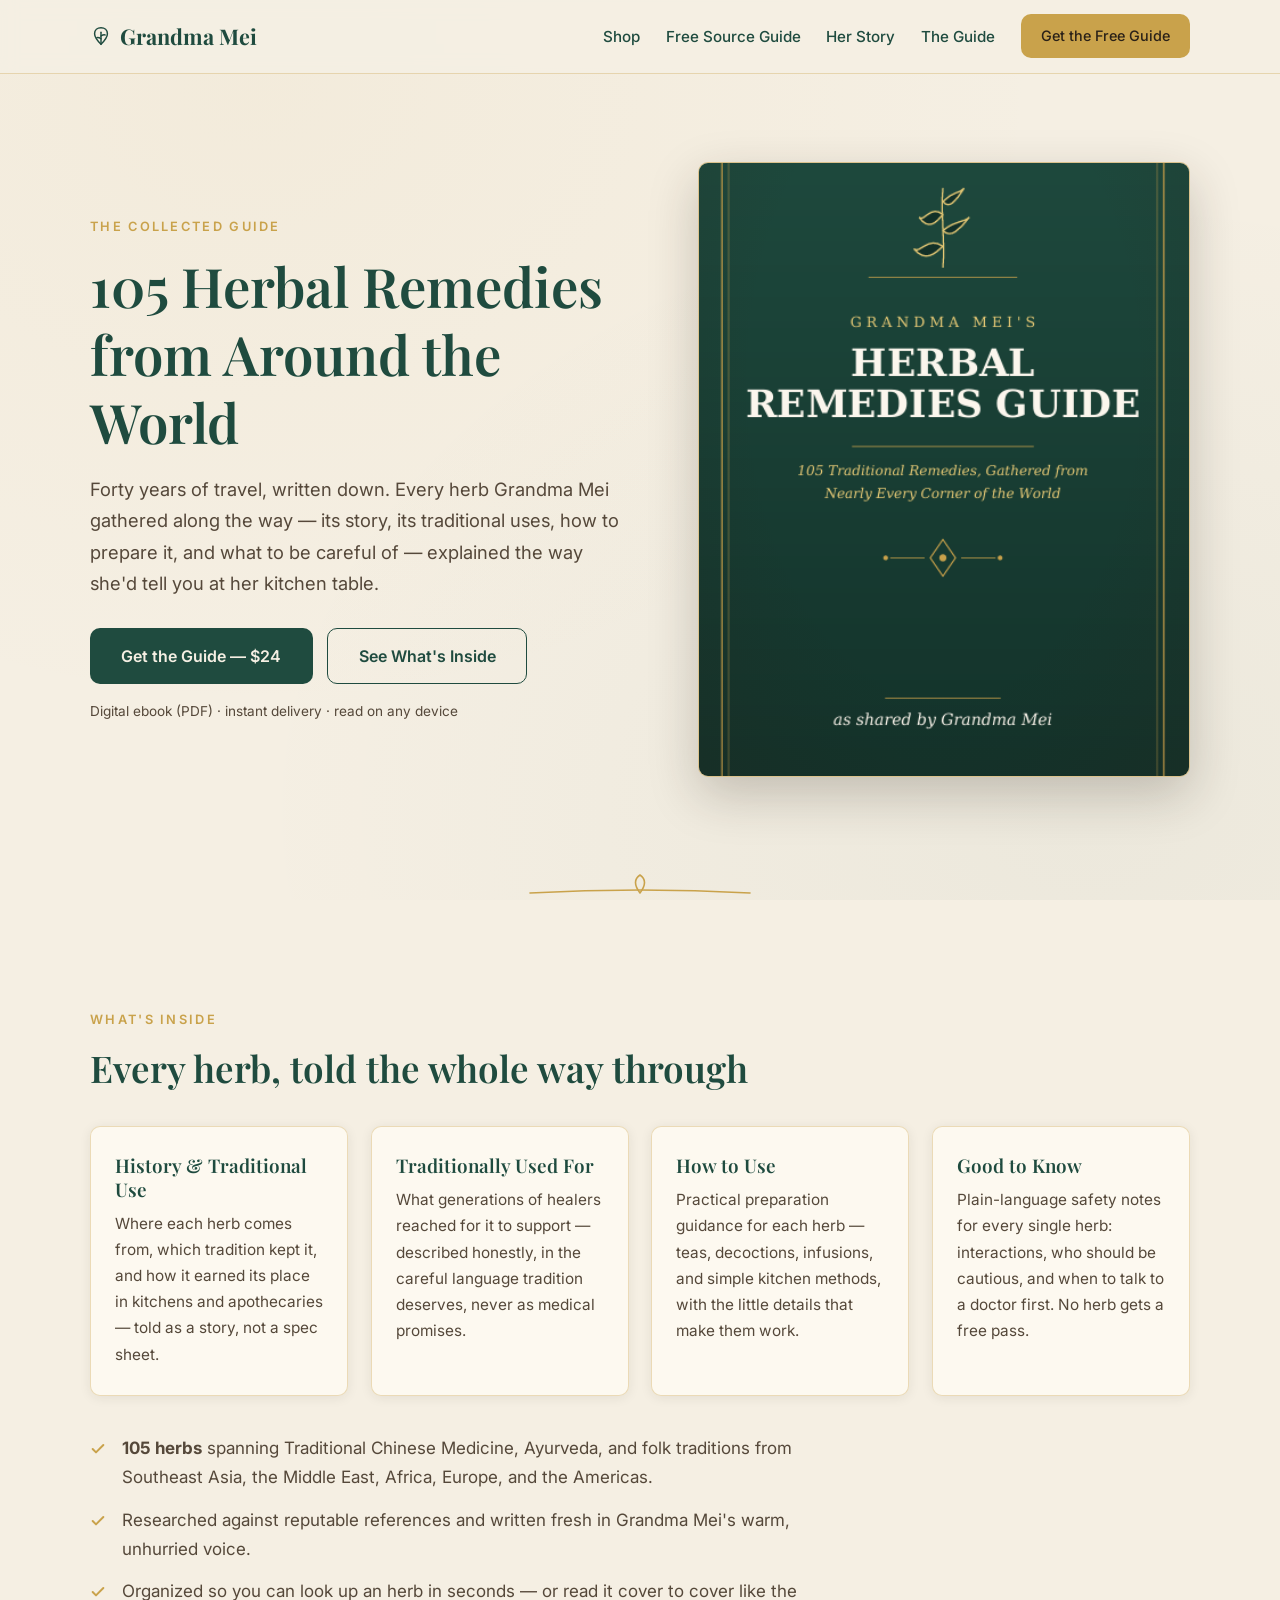
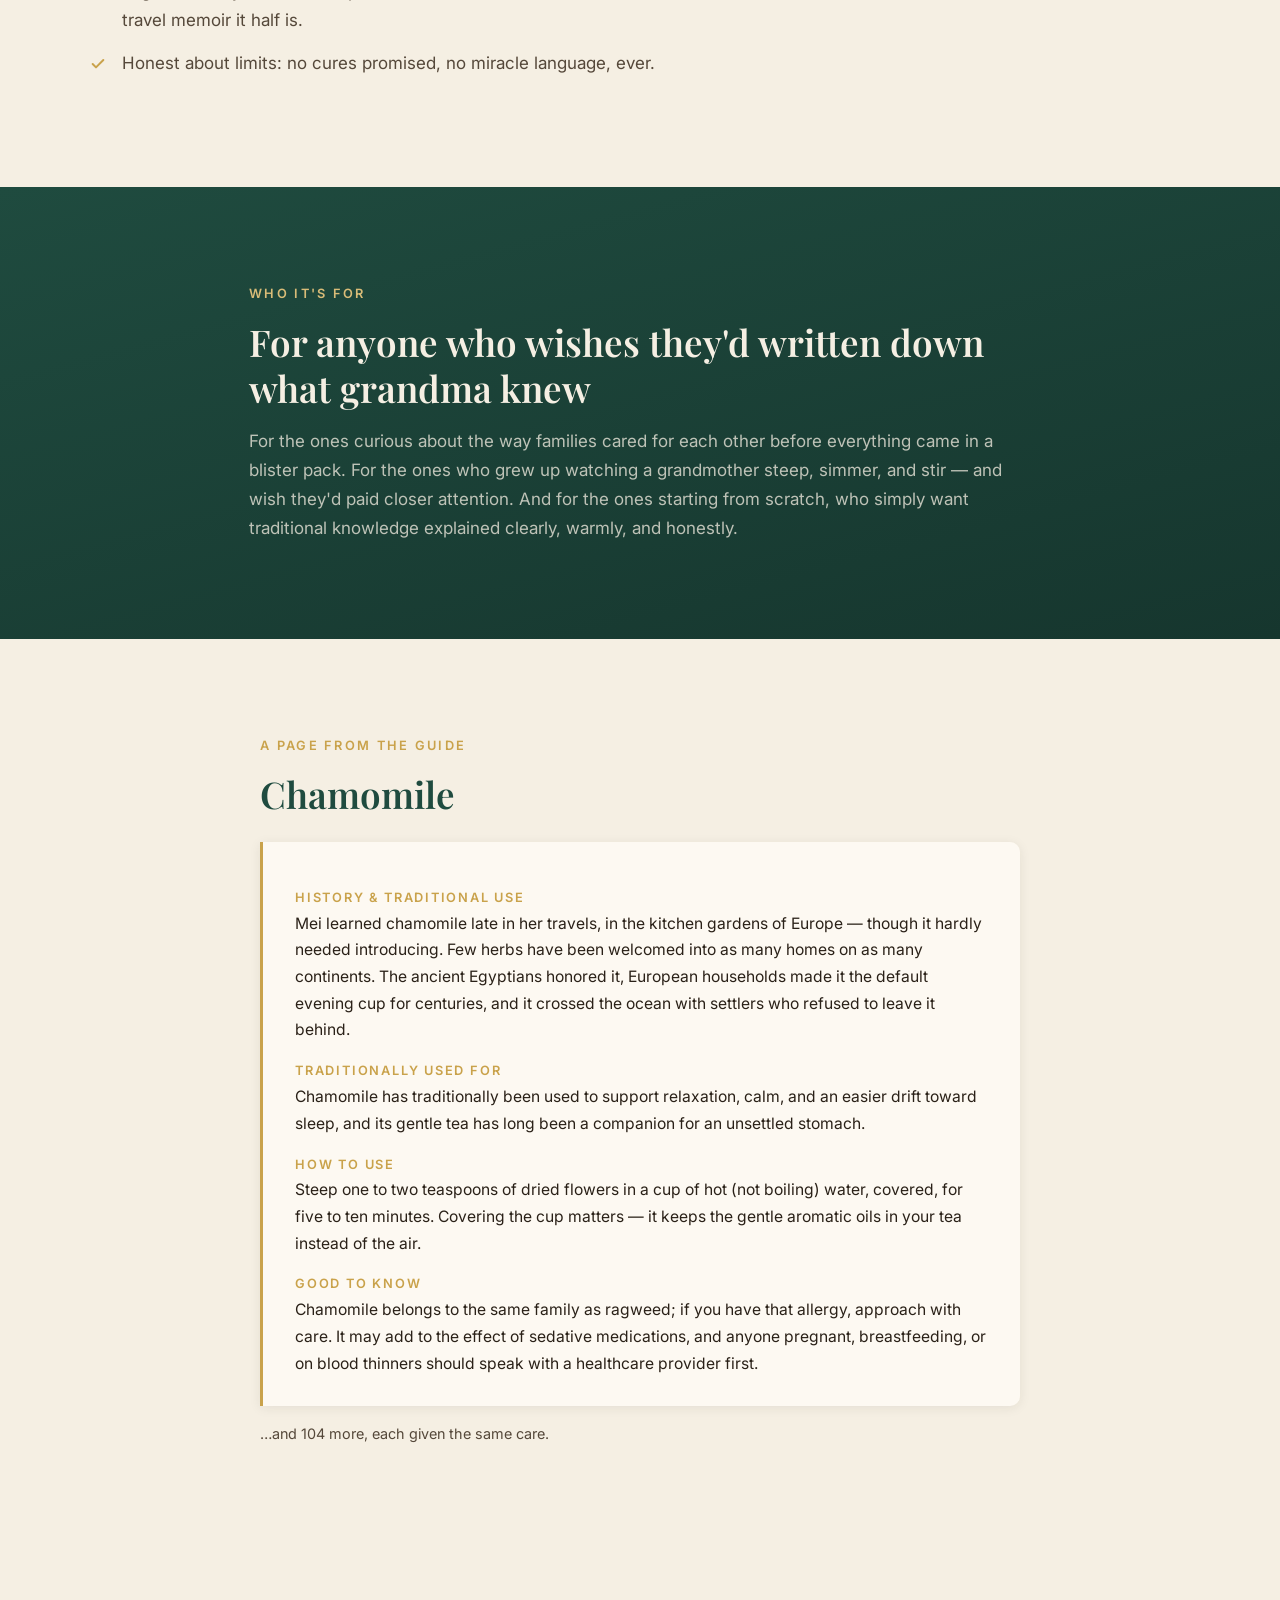
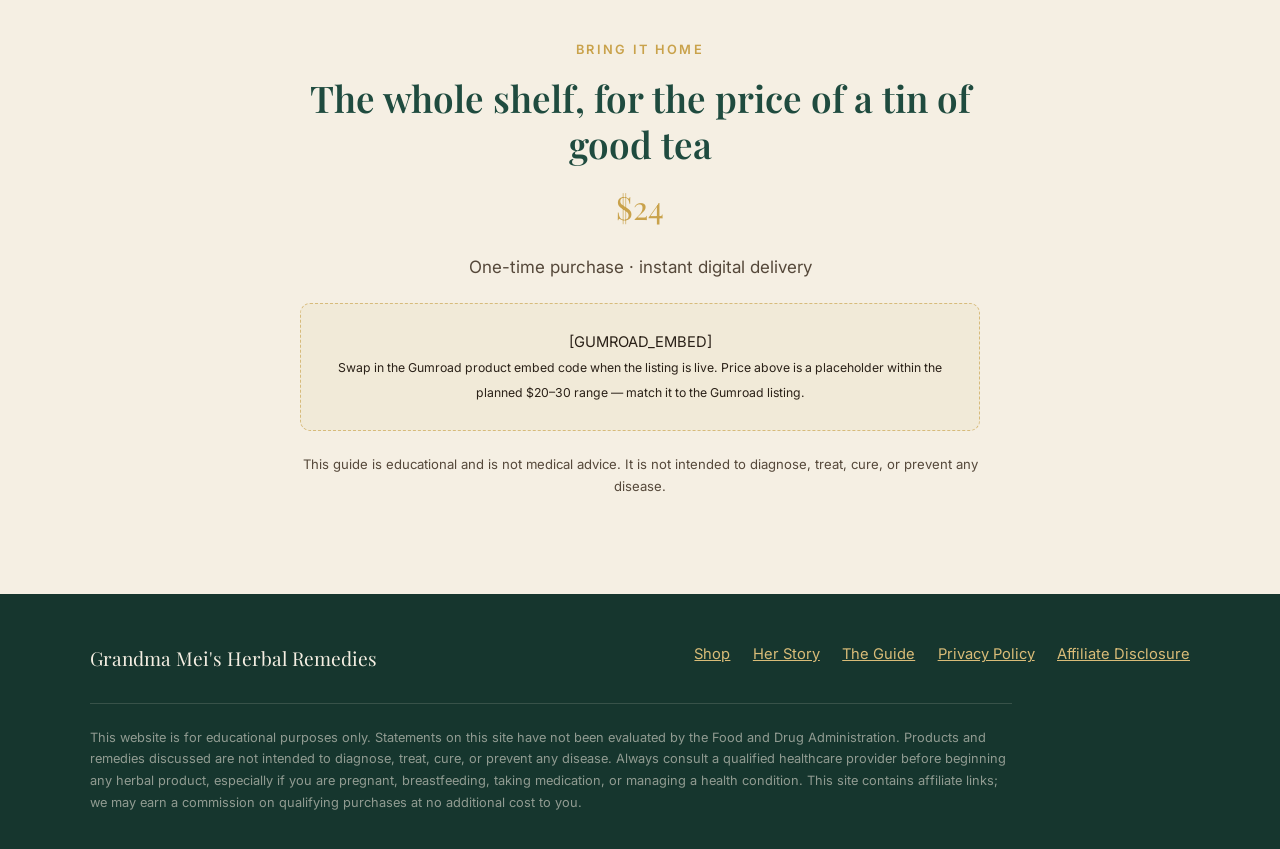
==== commit 68f13457: "Add link to Free Source Guide in navigation" ====
--- a/ebook.html
+++ b/ebook.html
@@ -26,6 +26,7 @@
       </button>
       <nav class="site-nav" aria-label="Main navigation">
         <a class="link-underline" href="shop.html">Shop</a>
+        <a class="link-underline" href="sourceguide.html">Free Source Guide</a>
         <a class="link-underline" href="story.html">Her Story</a>
         <a class="link-underline" href="ebook.html" aria-current="page">The Guide</a>
         <a class="btn btn--gold" href="index.html#free-guide">Get the Free Guide</a>
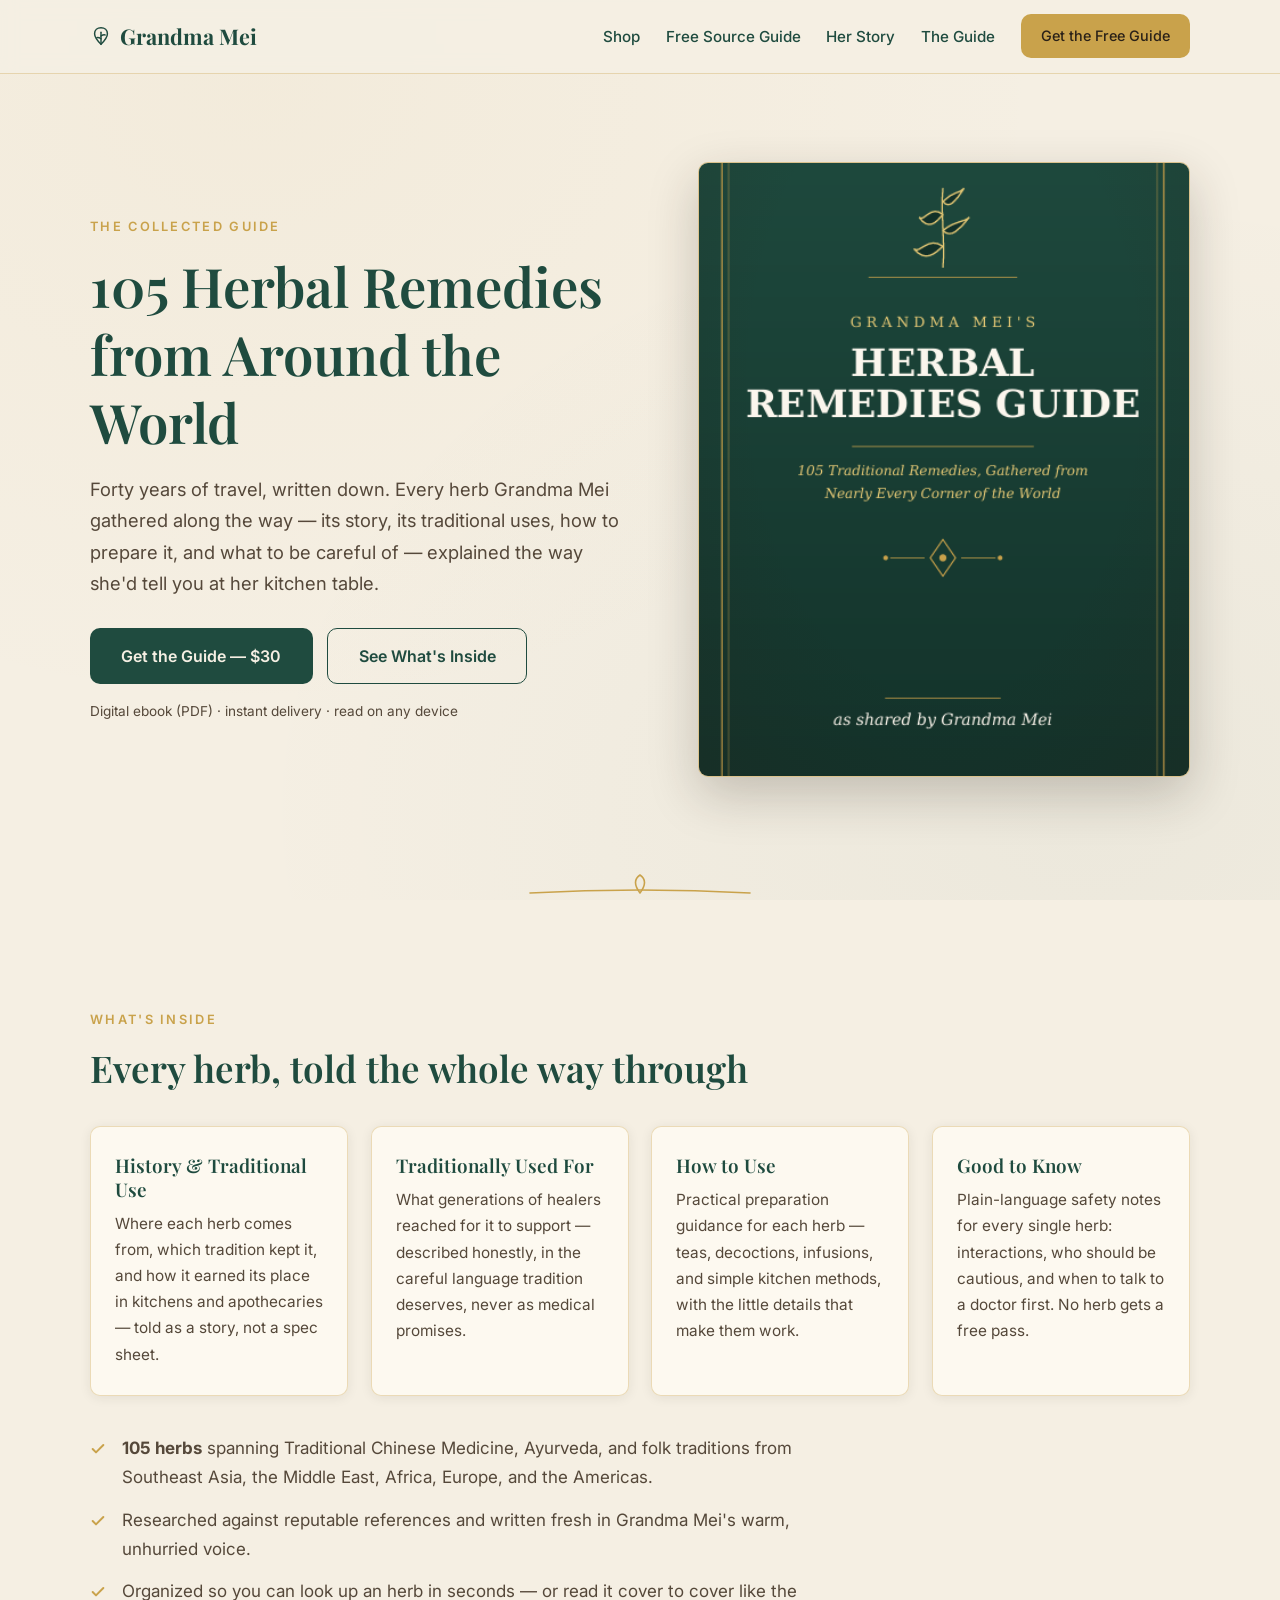
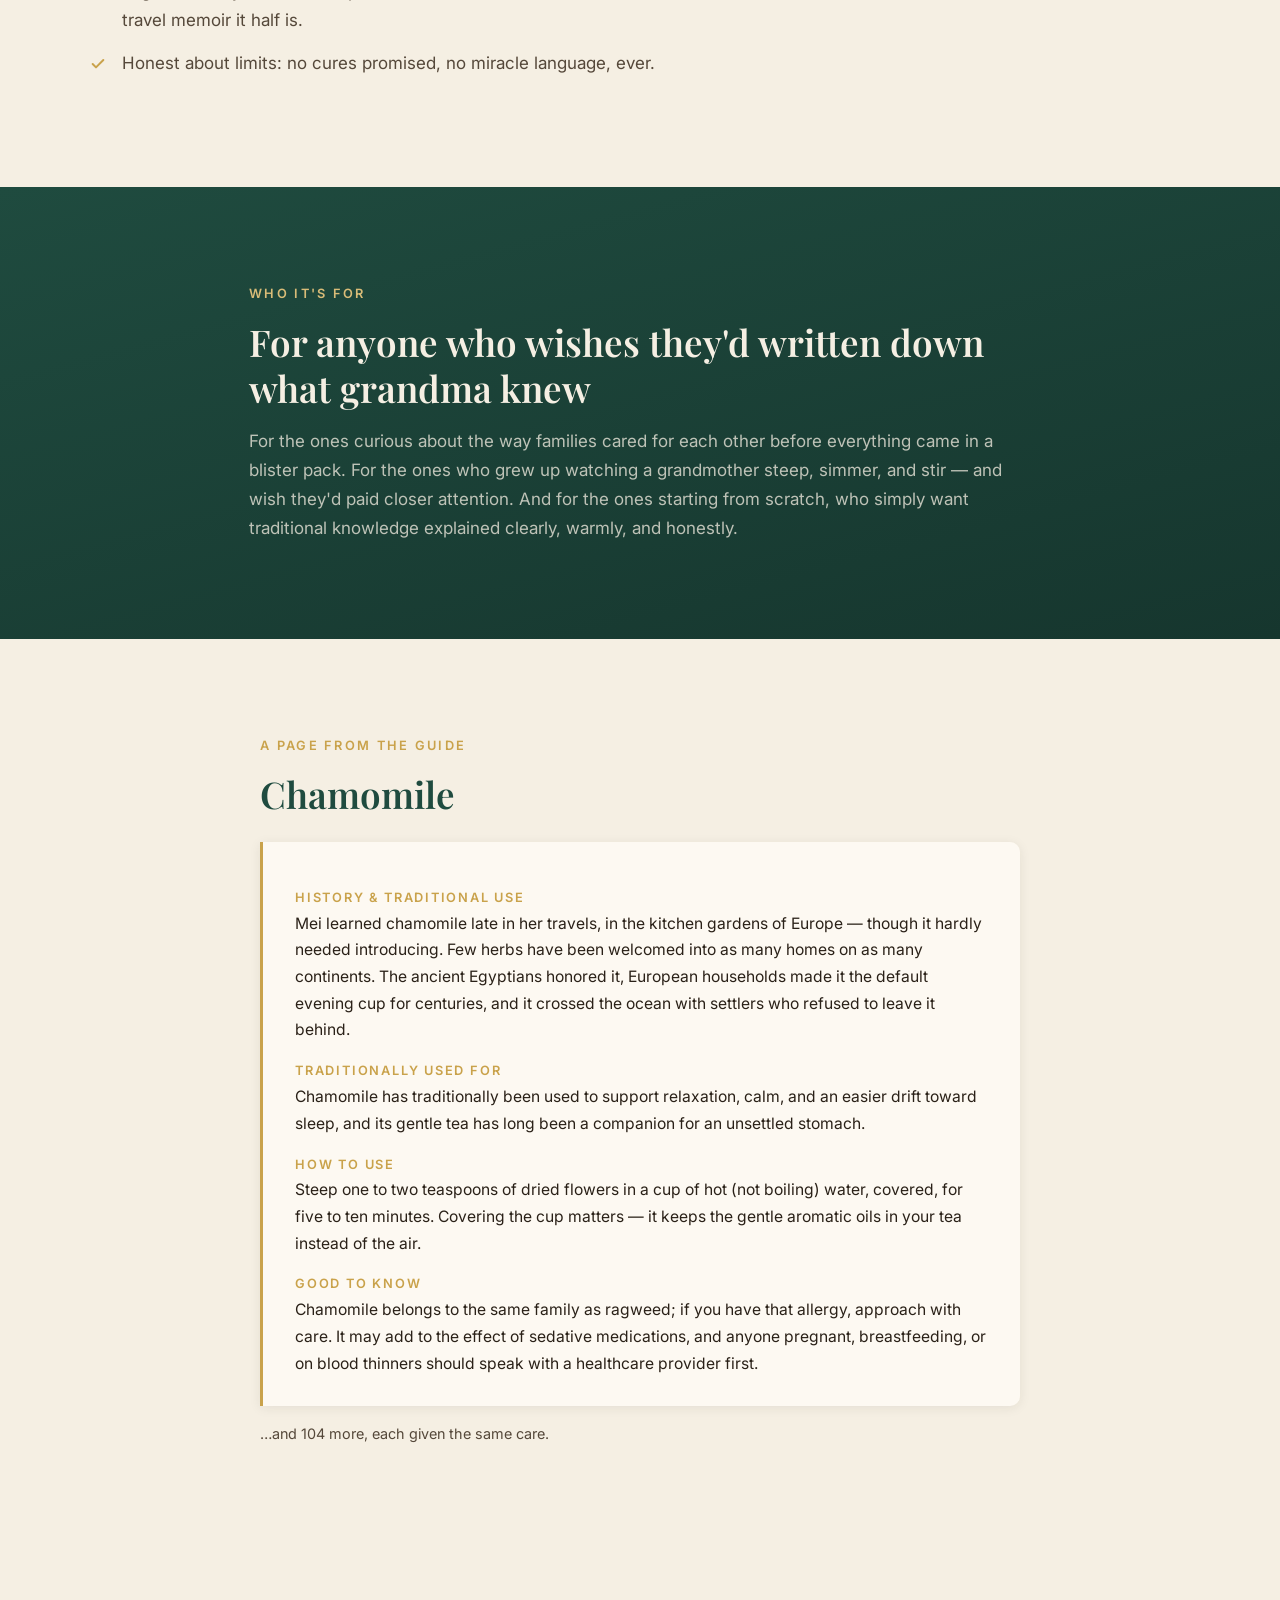
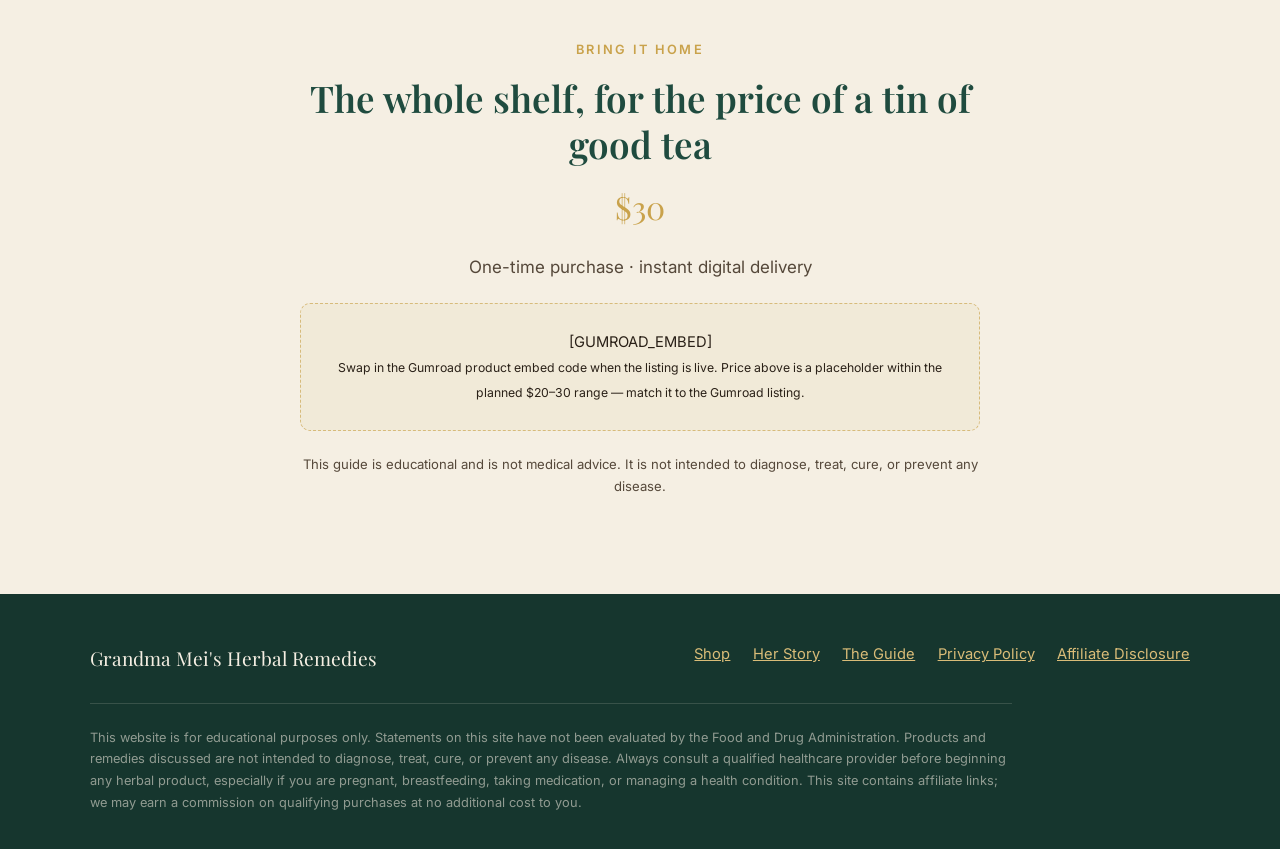
==== commit 2cef1842: "Update ebook price from $24 to $30" ====
--- a/ebook.html
+++ b/ebook.html
@@ -9,6 +9,15 @@
   <link rel="preconnect" href="https://fonts.gstatic.com" crossorigin>
   <link href="https://fonts.googleapis.com/css2?family=Playfair+Display:wght@600;700&family=Inter:wght@400;500;600&display=swap" rel="stylesheet">
   <link rel="stylesheet" href="css/styles.css">
+  <!-- MailerLite Universal -->
+<script>
+    (function(w,d,e,u,f,l,n){w[f]=w[f]||function(){(w[f].q=w[f].q||[])
+    .push(arguments);},l=d.createElement(e),l.async=1,l.src=u,
+    n=d.getElementsByTagName(e)[0],n.parentNode.insertBefore(l,n);})
+    (window,document,'script','https://assets.mailerlite.com/js/universal.js','ml');
+    ml('account', '2549999');
+</script>
+<!-- End MailerLite Universal -->
 </head>
 <body>
 
@@ -43,7 +52,7 @@
           <h1 class="hero__title reveal" style="--reveal-delay: 80ms;">105 Herbal Remedies from Around the World</h1>
           <p class="hero__lede reveal" style="--reveal-delay: 160ms;">Forty years of travel, written down. Every herb Grandma Mei gathered along the way — its story, its traditional uses, how to prepare it, and what to be careful of — explained the way she'd tell you at her kitchen table.</p>
           <div class="hero__ctas reveal" style="--reveal-delay: 240ms;">
-            <a class="btn btn--primary" href="#buy">Get the Guide — $24</a>
+            <a class="btn btn--primary" href="#buy">Get the Guide — $30</a>
             <a class="btn btn--outline" href="#inside">See What's Inside</a>
           </div>
           <p class="muted reveal" style="--reveal-delay: 300ms; font-size: 0.85rem; margin-top: 1rem;">Digital ebook (PDF) · instant delivery · read on any device</p>
@@ -132,7 +141,7 @@
       <div class="container" style="text-align:center; max-width: 40em;">
         <p class="eyebrow reveal">Bring It Home</p>
         <h2 class="reveal">The whole shelf, for the price of a tin of good tea</h2>
-        <p class="price-tag reveal" style="--reveal-delay: 80ms; margin-top: 0.8rem;">$24</p>
+        <p class="price-tag reveal" style="--reveal-delay: 80ms; margin-top: 0.8rem;">$30</p>
         <p class="muted reveal" style="--reveal-delay: 140ms;">One-time purchase · instant digital delivery</p>
         <!-- Gumroad embedded checkout goes here once the product is live.
              Use Gumroad's overlay or embed widget; it handles payment,
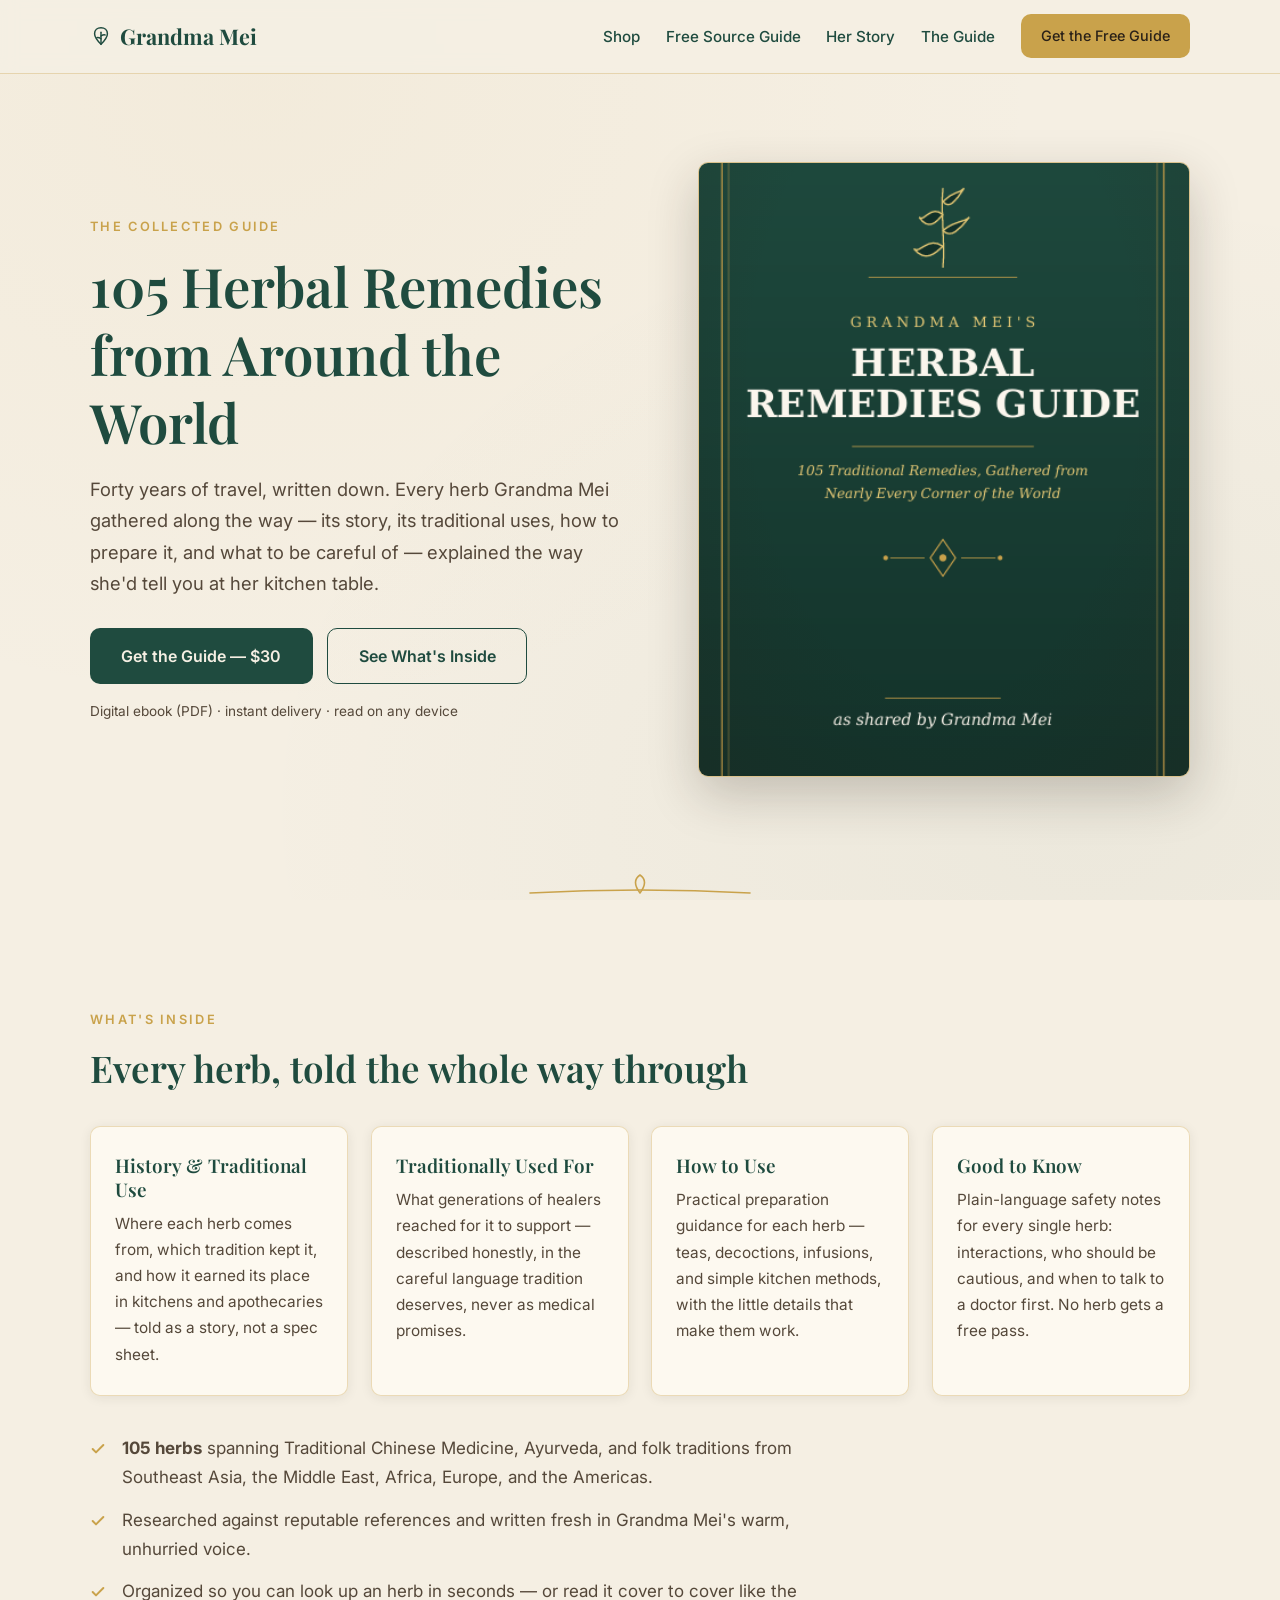
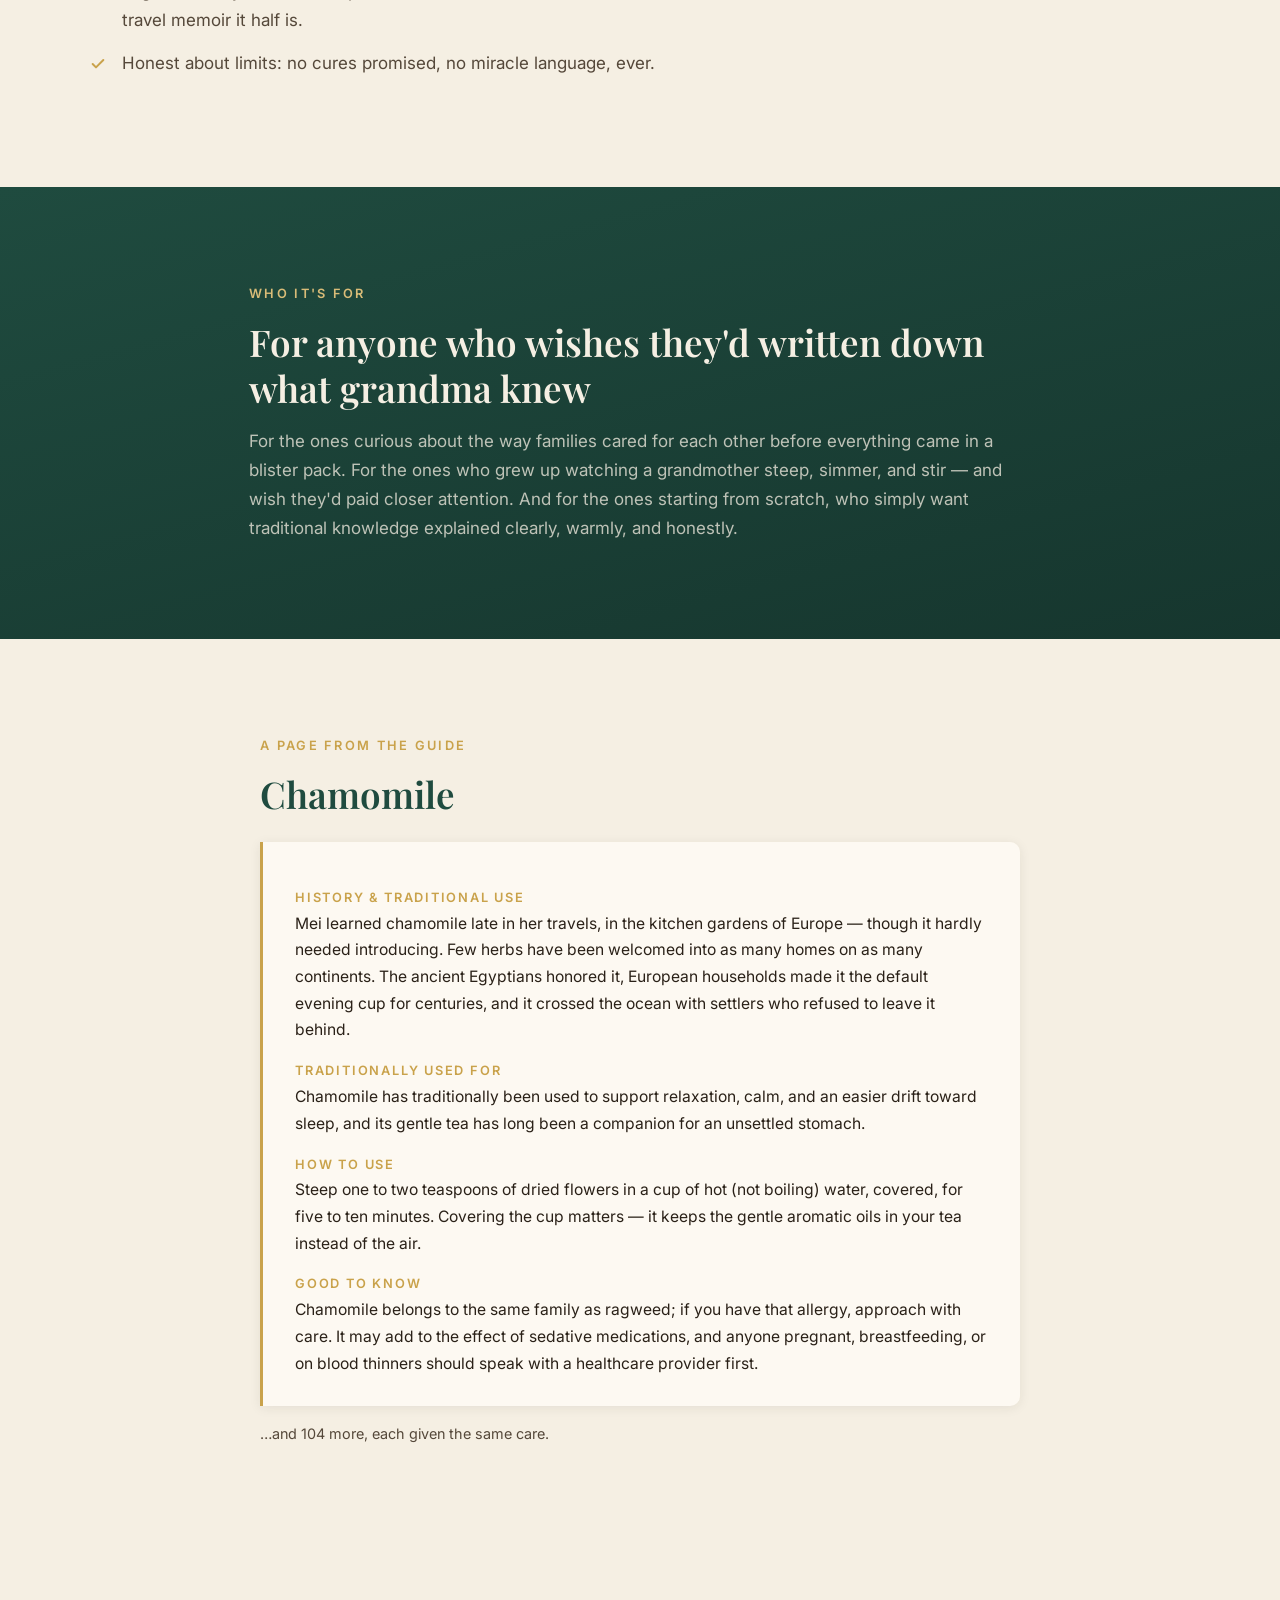
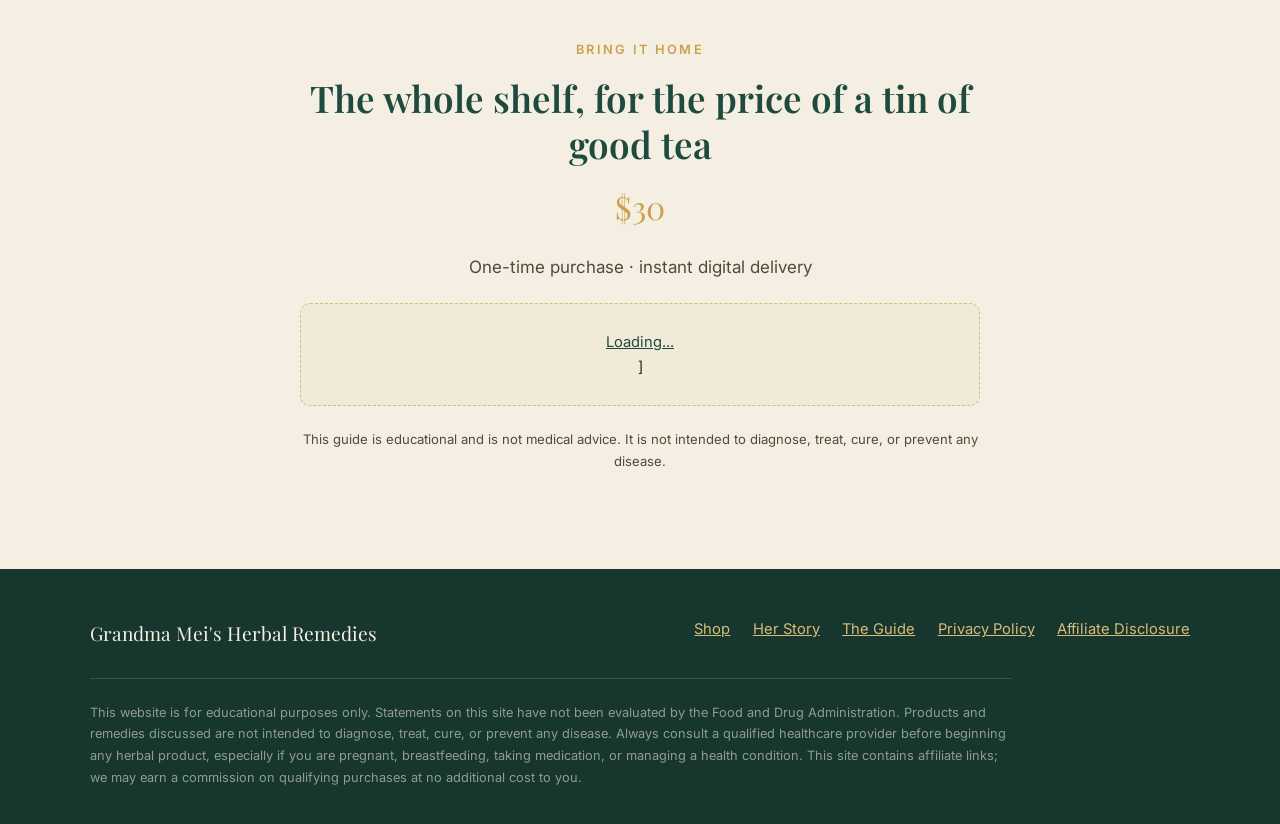
==== commit 2034a4a3: "Update Gumroad embed code in ebook.html Replaced Gumroad embed placeholder with actual embed script " ====
--- a/ebook.html
+++ b/ebook.html
@@ -147,8 +147,9 @@
              Use Gumroad's overlay or embed widget; it handles payment,
              delivery, and receipts — no custom payment logic on this site. -->
         <div class="embed-placeholder reveal" style="--reveal-delay: 200ms;">
-          [GUMROAD_EMBED]<br>
-          <small>Swap in the Gumroad product embed code when the listing is live. Price above is a placeholder within the planned $20–30 range — match it to the Gumroad listing.</small>
+          <script src="https://gumroad.com/js/gumroad-embed.js"></script>
+<div class="gumroad-product-embed"><a href="https://herbsguru.gumroad.com/l/105HerbalRemediesfromAroundtheWorld">Loading...</a></div>]<br>
+
         </div>
         <p class="muted reveal" style="--reveal-delay: 260ms; font-size: 0.82rem; margin-top: 1.4rem;">This guide is educational and is not medical advice. It is not intended to diagnose, treat, cure, or prevent any disease.</p>
       </div>
